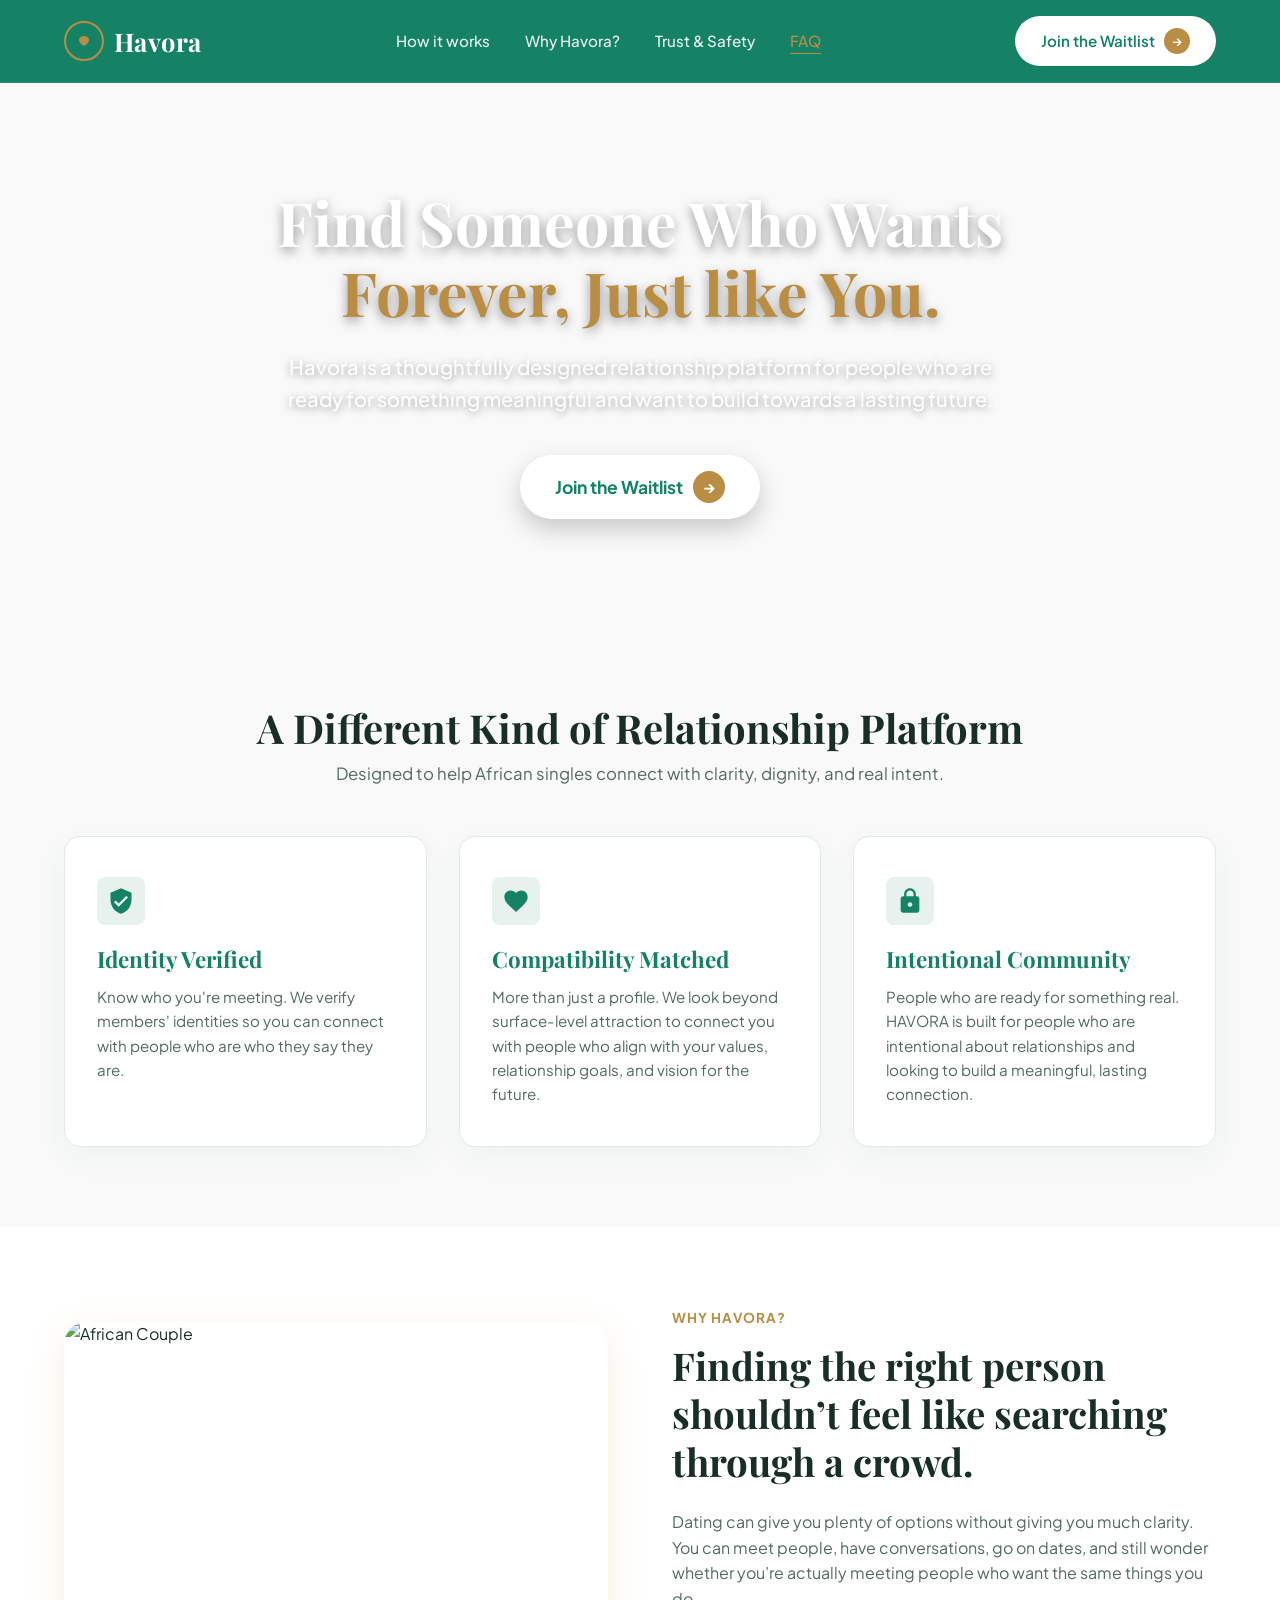
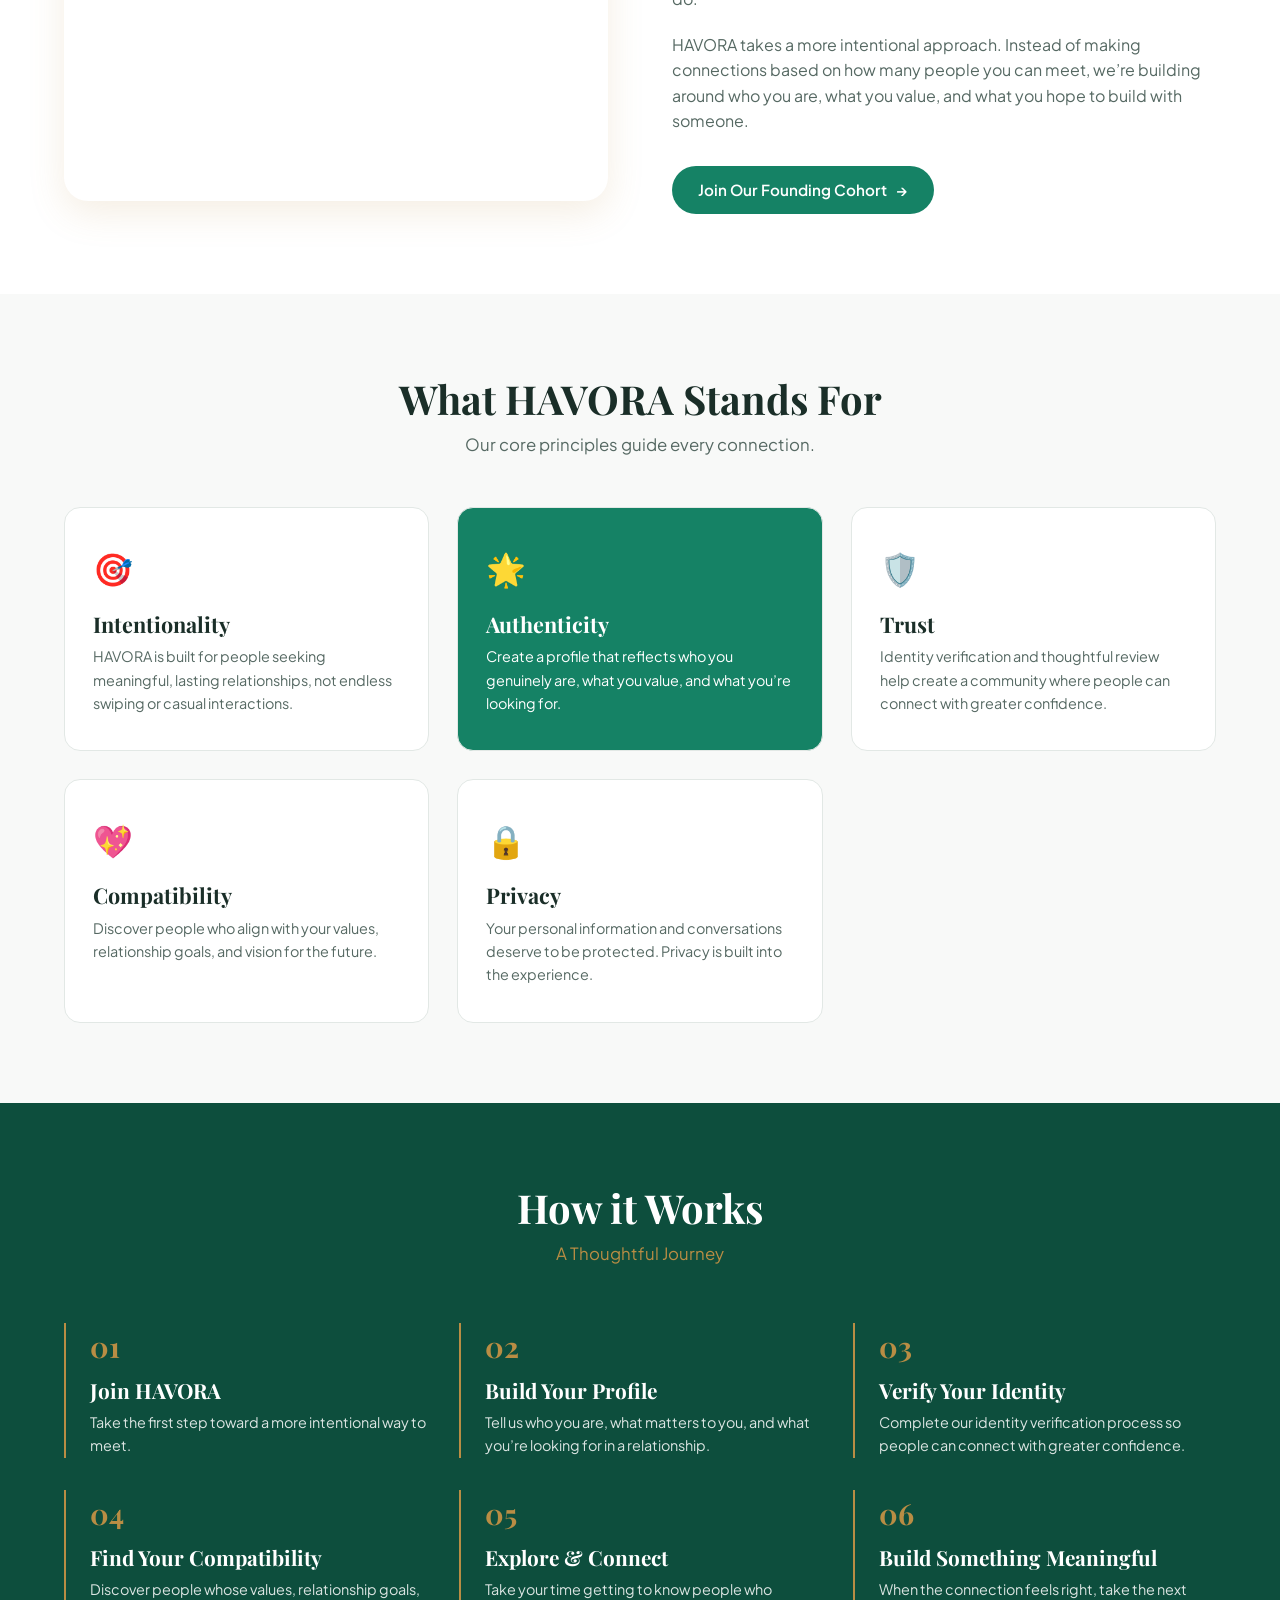
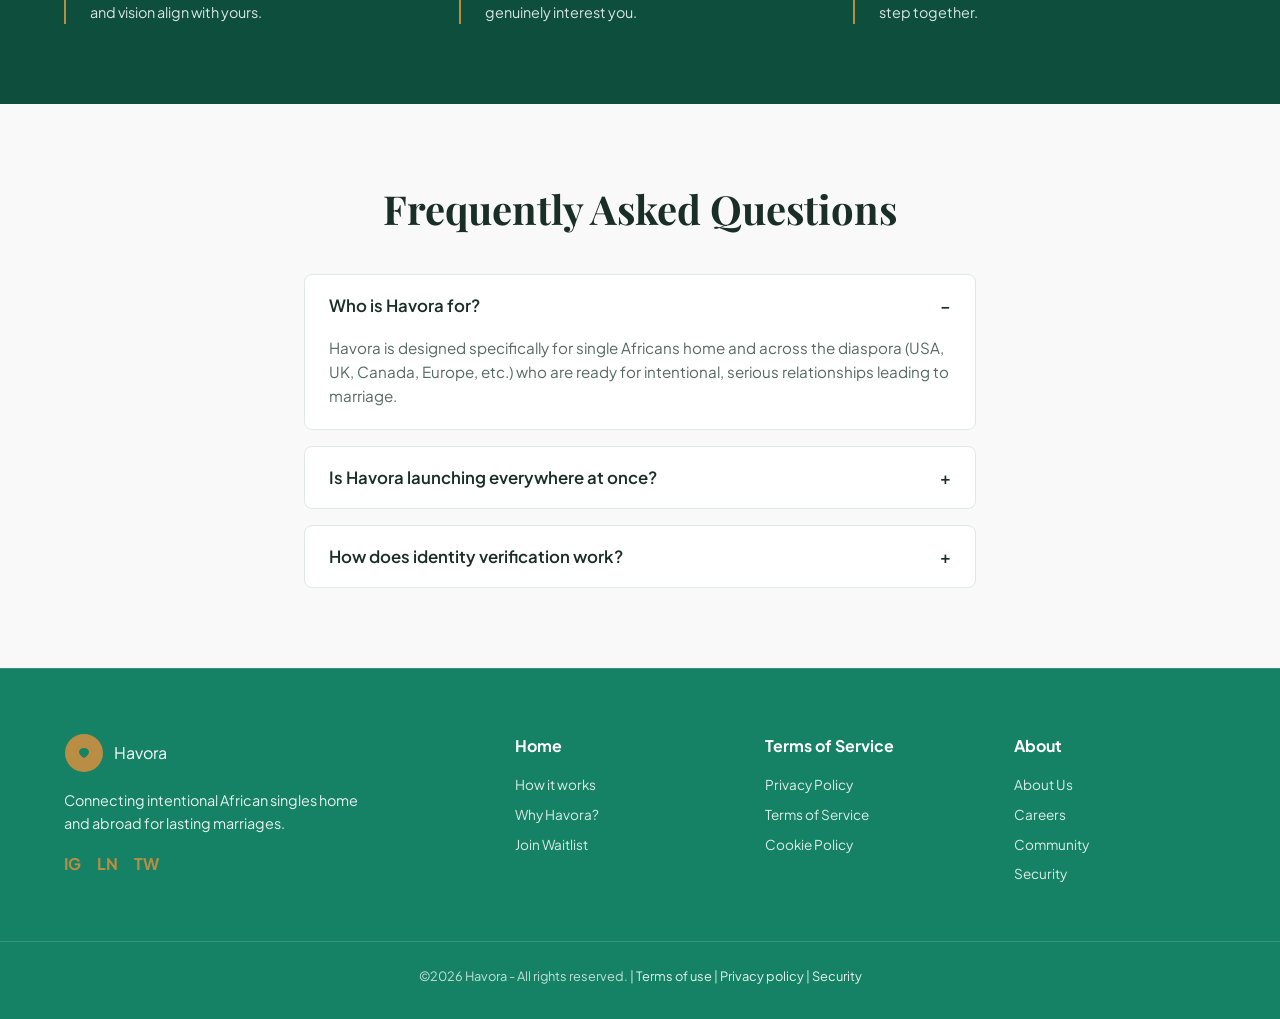
==== index.html @ ea4d9fcc "initial commit" ====
<!DOCTYPE html>
<html lang="en">
<head>
    <meta charset="UTF-8">
    <meta name="viewport" content="width=device-width, initial-scale=1.0">
    <title>HAVORA — Intentional Matchmaking for Africans Home & Abroad</title>
    <!-- Google Fonts: Playfair Display & Plus Jakarta Sans -->
    <link rel="preconnect" href="https://fonts.googleapis.com">
    <link rel="preconnect" href="https://fonts.gstatic.com" crossorigin>
    <link href="https://fonts.googleapis.com/css2?family=Playfair+Display:ital,wght@0,600;0,700;1,400;1,600&family=Plus+Jakarta+Sans:wght@400;500;600;700&display=swap" rel="stylesheet">
    <link rel="stylesheet" href="style.css">
</head>
<body>

    <!-- Header Navigation -->
    <header class="navbar">
        <div class="nav-container">
            <a href="index.html" class="logo">
                <div class="logo-emblem">
                    <svg viewBox="0 0 40 40" fill="none">
                        <circle cx="20" cy="20" r="19" fill="#158265" stroke="#B98D44" stroke-width="2"/>
                        <path d="M15 19C15 17 17 15 20 15C23 15 25 17 25 19C25 22 20 25 20 25C20 25 15 22 15 19Z" fill="#B98D44"/>
                    </svg>
                </div>
                <span class="logo-text">Havora</span>
            </a>

            <nav class="nav-links">
                <a href="#how-it-works" class="active">How it works</a>
                <a href="#why-havora">Why Havora?</a>
                <a href="#principles">Trust & Safety</a>
                <a href="#faq">FAQ</a>
            </nav>

            <div class="nav-actions">
                <a href="waitlist.html" class="btn btn-gold-pill">
                    <span>Join the Waitlist</span>
                    <span class="arrow-circle">&rarr;</span>
                </a>
            </div>
        </div>
    </header>

    <!-- Hero Banner (Overlay and Pill Badge Removed) -->
    <section class="hero-banner">
        <div class="hero-container">
            <div class="hero-content text-center">
                <h1 class="hero-title">
                    Find Someone Who Wants <br>
                    <span class="highlight-gold">Forever, Just like You.</span>
                </h1>
                <p class="hero-subtext">
                    Havora is a thoughtfully designed relationship platform for people who are ready for something meaningful and want to build towards a lasting future.
                </p>
                <div class="hero-action">
                    <a href="waitlist.html" class="btn btn-gold-lg">
                        <span>Join the Waitlist</span>
                        <span class="arrow-circle-lg">&rarr;</span>
                    </a>
                </div>
            </div>
        </div>
    </section>

    <!-- A Different Kind of Relationship Platform -->
    <section class="section platform-section">
        <div class="container">
            <div class="section-header text-center">
                <h2>A Different Kind of Relationship Platform</h2>
                <p>Designed to help African singles connect with clarity, dignity, and real intent.</p>
            </div>

            <div class="platform-grid">
                <div class="platform-card">
                    <div class="card-icon-badge">
                        <svg viewBox="0 0 24 24" class="icon"><path fill="currentColor" d="M12 1L3 5v6c0 5.55 3.84 10.74 9 12c5.16-1.26 9-6.45 9-12V5l-9-4zm-2 16l-4-4l1.41-1.41L10 14.17l6.59-6.59L18 9l-8 8z"/></svg>
                    </div>
                    <h3>Identity Verified</h3>
                    <p>Know who you're meeting. We verify members' identities so you can connect with people who are who they say they are.</p>
                </div>

                <div class="platform-card">
                    <div class="card-icon-badge">
                        <svg viewBox="0 0 24 24" class="icon"><path fill="currentColor" d="M12 21.35l-1.45-1.32C5.4 15.36 2 12.28 2 8.5 2 5.42 4.42 3 7.5 3c1.74 0 3.41.81 4.5 2.09C13.09 3.81 14.76 3 16.5 3 19.58 3 22 5.42 22 8.5c0 3.78-3.4 6.86-8.55 11.54L12 21.35z"/></svg>
                    </div>
                    <h3>Compatibility Matched</h3>
                    <p>More than just a profile. We look beyond surface-level attraction to connect you with people who align with your values, relationship goals, and vision for the future.</p>
                </div>

                <div class="platform-card">
                    <div class="card-icon-badge">
                        <svg viewBox="0 0 24 24" class="icon"><path fill="currentColor" d="M18 8h-1V6c0-2.76-2.24-5-5-5S7 3.24 7 6v2H6c-1.1 0-2 .9-2 2v10c0 1.1.9 2 2 2h12c1.1 0 2-.9 2-2V10c0-1.1-.9-2-2-2zm-6 9c-1.1 0-2-.9-2-2s.9-2 2-2 2 .9 2 2-.9 2-2 2zm3.1-9H8.9V6c0-1.71 1.39-3.1 3.1-3.1 1.71 0 3.1 1.39 3.1 3.1v2z"/></svg>
                    </div>
                    <h3>Intentional Community</h3>
                    <p>People who are ready for something real. HAVORA is built for people who are intentional about relationships and looking to build a meaningful, lasting connection.</p>
                </div>
            </div>
        </div>
    </section>

    <!-- Why Havora? Section -->
    <section id="why-havora" class="section why-havora-section">
        <div class="container">
            <div class="why-layout">
                <div class="why-image-col">
                    <div class="image-frame shadow-gold">
                        <img src="https://images.unsplash.com/photo-1522529599102-193c0d76b5b6?auto=format&fit=crop&w=800&q=80" alt="African Couple" class="why-img">
                    </div>
                </div>

                <div class="why-text-col">
                    <span class="why-tag-gold">WHY HAVORA?</span>
                    <h2>Finding the right person shouldn’t feel like searching through a crowd.</h2>
                    <p class="why-desc">
                        Dating can give you plenty of options without giving you much clarity. You can meet people, have conversations, go on dates, and still wonder whether you’re actually meeting people who want the same things you do.
                    </p>
                    <p class="why-desc">
                        HAVORA takes a more intentional approach. Instead of making connections based on how many people you can meet, we’re building around who you are, what you value, and what you hope to build with someone.
                    </p>
                    <div class="why-cta">
                        <a href="waitlist.html" class="btn btn-teal">
                            <span>Join Our Founding Cohort</span>
                            <span class="arrow-circle">&rarr;</span>
                        </a>
                    </div>
                </div>
            </div>
        </div>
    </section>

    <!-- What HAVORA Stands For -->
    <section id="principles" class="section stands-for-section">
        <div class="container">
            <div class="section-header text-center">
                <h2>What HAVORA Stands For</h2>
                <p>Our core principles guide every connection.</p>
            </div>

            <div class="stands-grid">
                <div class="stand-card">
                    <div class="stand-icon">🎯</div>
                    <h3>Intentionality</h3>
                    <p>HAVORA is built for people seeking meaningful, lasting relationships, not endless swiping or casual interactions.</p>
                </div>

                <div class="stand-card highlighted-teal">
                    <div class="stand-icon">🌟</div>
                    <h3>Authenticity</h3>
                    <p>Create a profile that reflects who you genuinely are, what you value, and what you’re looking for.</p>
                </div>

                <div class="stand-card">
                    <div class="stand-icon">🛡️</div>
                    <h3>Trust</h3>
                    <p>Identity verification and thoughtful review help create a community where people can connect with greater confidence.</p>
                </div>

                <div class="stand-card">
                    <div class="stand-icon">💖</div>
                    <h3>Compatibility</h3>
                    <p>Discover people who align with your values, relationship goals, and vision for the future.</p>
                </div>

                <div class="stand-card">
                    <div class="stand-icon">🔒</div>
                    <h3>Privacy</h3>
                    <p>Your personal information and conversations deserve to be protected. Privacy is built into the experience.</p>
                </div>
            </div>
        </div>
    </section>

    <!-- How it Works (#158265 Background) -->
    <section id="how-it-works" class="section how-it-works-section">
        <div class="container">
            <div class="section-header text-center text-white">
                <h2 class="text-white">How it Works</h2>
                <p class="text-gold">A Thoughtful Journey</p>
            </div>

            <div class="how-grid">
                <div class="how-card">
                    <div class="step-num">01</div>
                    <h4>Join HAVORA</h4>
                    <p>Take the first step toward a more intentional way to meet.</p>
                </div>

                <div class="how-card">
                    <div class="step-num">02</div>
                    <h4>Build Your Profile</h4>
                    <p>Tell us who you are, what matters to you, and what you’re looking for in a relationship.</p>
                </div>

                <div class="how-card">
                    <div class="step-num">03</div>
                    <h4>Verify Your Identity</h4>
                    <p>Complete our identity verification process so people can connect with greater confidence.</p>
                </div>

                <div class="how-card">
                    <div class="step-num">04</div>
                    <h4>Find Your Compatibility</h4>
                    <p>Discover people whose values, relationship goals, and vision align with yours.</p>
                </div>

                <div class="how-card">
                    <div class="step-num">05</div>
                    <h4>Explore & Connect</h4>
                    <p>Take your time getting to know people who genuinely interest you.</p>
                </div>

                <div class="how-card">
                    <div class="step-num">06</div>
                    <h4>Build Something Meaningful</h4>
                    <p>When the connection feels right, take the next step together.</p>
                </div>
            </div>
        </div>
    </section>

    <!-- FAQ Accordion Section -->
    <section id="faq" class="section faq-section">
        <div class="container small-container">
            <div class="section-header text-center">
                <h2>Frequently Asked Questions</h2>
            </div>

            <div class="faq-accordion">
                <div class="faq-item active">
                    <button class="faq-trigger">
                        <span>Who is Havora for?</span>
                        <span class="faq-toggle">−</span>
                    </button>
                    <div class="faq-content">
                        <p>Havora is designed specifically for single Africans home and across the diaspora (USA, UK, Canada, Europe, etc.) who are ready for intentional, serious relationships leading to marriage.</p>
                    </div>
                </div>

                <div class="faq-item">
                    <button class="faq-trigger">
                        <span>Is Havora launching everywhere at once?</span>
                        <span class="faq-toggle">+</span>
                    </button>
                    <div class="faq-content">
                        <p>We are rolling out in curated batches to ensure deep match quality. Joining the waitlist gives you priority access as soon as your location opens.</p>
                    </div>
                </div>

                <div class="faq-item">
                    <button class="faq-trigger">
                        <span>How does identity verification work?</span>
                        <span class="faq-toggle">+</span>
                    </button>
                    <div class="faq-content">
                        <p>Every member completes a quick 2-step government ID & live selfie check before interacting, eliminating fake profiles and catfish.</p>
                    </div>
                </div>
            </div>
        </div>
    </section>

    <!-- Footer -->
    <footer class="footer">
        <div class="container footer-grid">
            <div class="footer-col-brand">
                <a href="index.html" class="logo text-white">
                    <div class="logo-emblem">
                        <svg viewBox="0 0 40 40" fill="none"><circle cx="20" cy="20" r="19" fill="#B98D44"/><path d="M15 19C15 17 17 15 20 15C23 15 25 17 25 19C25 22 20 25 20 25C20 25 15 22 15 19Z" fill="#158265"/></svg>
                    </div>
                    <span>Havora</span>
                </a>
                <p>Connecting intentional African singles home and abroad for lasting marriages.</p>
                <div class="social-icons">
                    <a href="#">IG</a>
                    <a href="#">LN</a>
                    <a href="#">TW</a>
                </div>
            </div>

            <div class="footer-col-links">
                <h5>Home</h5>
                <a href="#how-it-works">How it works</a>
                <a href="#why-havora">Why Havora?</a>
                <a href="waitlist.html">Join Waitlist</a>
            </div>

            <div class="footer-col-links">
                <h5>Terms of Service</h5>
                <a href="#">Privacy Policy</a>
                <a href="#">Terms of Service</a>
                <a href="#">Cookie Policy</a>
            </div>

            <div class="footer-col-links">
                <h5>About</h5>
                <a href="#">About Us</a>
                <a href="#">Careers</a>
                <a href="#">Community</a>
                <a href="#">Security</a>
            </div>
        </div>

        <div class="footer-bottom text-center">
            <p>©2026 Havora - All rights reserved. | <a href="#">Terms of use</a> | <a href="#">Privacy policy</a> | <a href="#">Security</a></p>
        </div>
    </footer>

    <script src="script.js"></script>
</body>
</html>
---- style.css ----
/* ==========================================================================
   HAVORA GLOBAL BRAND SYSTEM — #158265 & #B98D44
   ========================================================================== */

:root {
    --brand-teal: #158265;
    --brand-teal-hover: #116B53;
    --brand-teal-dark: #0D4E3D;
    --brand-gold: #B98D44;
    --brand-gold-hover: #9E7737;
    --brand-gold-light: #F7F1E5;
    
    --bg-page: #F8F9F8;
    --bg-card: #FFFFFF;
    
    --text-dark: #1A2E28;
    --text-muted: #566963;
    --text-white: #FFFFFF;
    
    --border-subtle: #E2E8E5;
    
    --font-heading: 'Playfair Display', Georgia, serif;
    --font-body: 'Plus Jakarta Sans', -apple-system, sans-serif;
    
    --radius-sm: 8px;
    --radius-md: 16px;
    --radius-lg: 24px;
    --radius-full: 999px;
    
    --shadow-card: 0 10px 30px rgba(21, 130, 101, 0.05);
    --shadow-gold: 0 12px 36px rgba(185, 141, 68, 0.15);
    
    --transition: all 0.3s cubic-bezier(0.16, 1, 0.3, 1);
}

/* Global Reset */
* {
    margin: 0;
    padding: 0;
    box-sizing: border-box;
}

html {
    scroll-behavior: smooth;
}

body {
    font-family: var(--font-body);
    background-color: var(--bg-page);
    color: var(--text-dark);
    line-height: 1.6;
}

h1, h2, h3, h4 {
    font-family: var(--font-heading);
    font-weight: 700;
    line-height: 1.25;
}

.container {
    max-width: 1200px;
    margin: 0 auto;
    padding: 0 1.5rem;
}

.small-container {
    max-width: 720px;
}

/* Navbar — Shade #158265 */
.navbar {
    position: sticky;
    top: 0;
    z-index: 100;
    background: #158265;
    padding: 1rem 0;
    border-bottom: 1px solid rgba(255, 255, 255, 0.1);
}

.nav-container {
    max-width: 1200px;
    margin: 0 auto;
    padding: 0 1.5rem;
    display: flex;
    align-items: center;
    justify-content: space-between;
}

.logo {
    display: flex;
    align-items: center;
    gap: 0.6rem;
    text-decoration: none;
}

.logo-emblem {
    width: 40px;
    height: 40px;
}

.logo-text {
    font-family: var(--font-heading);
    font-size: 1.6rem;
    font-weight: 700;
    color: var(--text-white);
    letter-spacing: 0.02em;
}

.nav-links {
    display: flex;
    gap: 2.2rem;
}

.nav-links a {
    color: rgba(255, 255, 255, 0.9);
    text-decoration: none;
    font-size: 0.95rem;
    font-weight: 500;
    transition: var(--transition);
}

.nav-links a:hover, .nav-links a.active {
    color: var(--brand-gold);
    text-decoration: underline;
    text-underline-offset: 6px;
}

/* Buttons */
.btn {
    display: inline-flex;
    align-items: center;
    justify-content: center;
    gap: 0.6rem;
    padding: 0.75rem 1.6rem;
    font-family: var(--font-body);
    font-size: 0.95rem;
    font-weight: 600;
    border-radius: var(--radius-full);
    border: none;
    text-decoration: none;
    cursor: pointer;
    transition: var(--transition);
}

.btn-gold-pill {
    background: var(--bg-card);
    color: var(--brand-teal);
}

.btn-gold-pill:hover {
    background: var(--brand-gold);
    color: var(--text-white);
}

.btn-gold-pill .arrow-circle {
    display: inline-flex;
    align-items: center;
    justify-content: center;
    width: 26px;
    height: 26px;
    background: var(--brand-gold);
    color: var(--text-white);
    border-radius: 50%;
    font-size: 0.85rem;
}

.btn-gold-lg {
    background: var(--bg-card);
    color: var(--brand-teal);
    padding: 1rem 2.2rem;
    font-size: 1.1rem;
    font-weight: 700;
    box-shadow: 0 10px 25px rgba(0, 0, 0, 0.2);
}

.btn-gold-lg:hover {
    background: var(--brand-gold);
    color: var(--text-white);
    transform: translateY(-2px);
}

.btn-gold-lg .arrow-circle-lg {
    display: inline-flex;
    align-items: center;
    justify-content: center;
    width: 32px;
    height: 32px;
    background: var(--brand-gold);
    color: var(--text-white);
    border-radius: 50%;
    font-size: 1rem;
}

.btn-teal {
    background: var(--brand-teal);
    color: var(--text-white);
}

.btn-teal:hover {
    background: var(--brand-teal-hover);
}

.btn-teal-filled {
    background: var(--brand-teal);
    color: var(--text-white);
    padding: 0.9rem 2rem;
    font-size: 1rem;
}

.btn-teal-filled:hover {
    background: var(--brand-teal-hover);
}

.btn-outline-gold {
    background: transparent;
    border: 2px solid var(--brand-teal);
    color: var(--brand-teal);
    padding: 0.9rem 2rem;
    border-radius: var(--radius-full);
}

.btn-outline-gold:hover {
    background: var(--brand-teal);
    color: var(--text-white);
}

.btn-full {
    width: 100%;
}

/* Hero Banner (Clean, Overlay Removed) */
.hero-banner {
    position: relative;
    min-height: 540px;
    background: url('https://images.unsplash.com/photo-1529156069898-49953e39b3ac?auto=format&fit=crop&w=1600&q=80') center/cover no-repeat;
    display: flex;
    align-items: center;
    justify-content: center;
    color: var(--text-white);
    padding: 5rem 1.5rem;
}

.hero-container {
    position: relative;
    z-index: 2;
    max-width: 900px;
}

.hero-title {
    font-size: 3.8rem;
    line-height: 1.15;
    margin-bottom: 1.5rem;
    text-shadow: 0 4px 12px rgba(0, 0, 0, 0.4);
}

.highlight-gold {
    color: var(--brand-gold);
}

.hero-subtext {
    font-size: 1.25rem;
    color: rgba(255, 255, 255, 0.98);
    max-width: 720px;
    margin: 0 auto 2.5rem;
    font-weight: 500;
    text-shadow: 0 2px 8px rgba(0, 0, 0, 0.4);
}

/* Multi-Select Option Chips for Partner Preferences */
.multiselect-chip-container {
    display: flex;
    flex-wrap: wrap;
    gap: 0.6rem;
    margin-top: 0.75rem;
}

.chip-option {
    display: inline-flex;
    align-items: center;
    gap: 0.4rem;
    padding: 0.65rem 1.1rem;
    border-radius: var(--radius-full);
    border: 1.5px solid #D0DAD5;
    background: #FFFFFF;
    font-family: var(--font-body);
    font-size: 0.9rem;
    font-weight: 500;
    color: var(--text-dark);
    cursor: pointer;
    transition: var(--transition);
}

.chip-option .chip-check {
    display: none;
    font-weight: bold;
}

.chip-option:hover {
    border-color: var(--brand-teal);
    background: rgba(21, 130, 101, 0.05);
}

.chip-option.selected {
    background: var(--brand-teal);
    color: #FFFFFF;
    border-color: var(--brand-gold);
    font-weight: 600;
}

.chip-option.selected .chip-check {
    display: inline;
    color: var(--brand-gold);
}

.select-limit-badge {
    font-size: 0.85rem;
    color: var(--brand-gold);
    font-weight: 600;
    background: var(--brand-gold-light);
    padding: 0.2rem 0.6rem;
    border-radius: var(--radius-sm);
    transition: var(--transition);
}

.select-limit-badge.warning {
    color: #D9534F;
    background: #FDF7F7;
}

/* Sections */
.section {
    padding: 5rem 0;
}

.section-header h2 {
    font-size: 2.5rem;
    color: var(--text-dark);
    margin-bottom: 0.5rem;
}

.section-header p {
    font-size: 1.05rem;
    color: var(--text-muted);
}

.text-center { text-align: center; }
.text-white { color: var(--text-white) !important; }
.text-gold { color: var(--brand-gold) !important; }

/* Platform Cards */
.platform-grid {
    display: grid;
    grid-template-columns: repeat(3, 1fr);
    gap: 2rem;
    margin-top: 3rem;
}

.platform-card {
    background: var(--bg-card);
    padding: 2.5rem 2rem;
    border-radius: var(--radius-md);
    border: 1px solid var(--border-subtle);
    box-shadow: var(--shadow-card);
    transition: var(--transition);
}

.platform-card:hover {
    transform: translateY(-4px);
    border-color: var(--brand-teal);
}

.card-icon-badge {
    width: 48px;
    height: 48px;
    background: rgba(21, 130, 101, 0.1);
    color: var(--brand-teal);
    border-radius: var(--radius-sm);
    display: flex;
    align-items: center;
    justify-content: center;
    margin-bottom: 1.25rem;
}

.card-icon-badge .icon {
    width: 28px;
    height: 28px;
}

.platform-card h3 {
    font-size: 1.4rem;
    color: var(--brand-teal);
    margin-bottom: 0.75rem;
}

.platform-card p {
    font-size: 0.95rem;
    color: var(--text-muted);
}

/* Why Havora */
.why-havora-section {
    background: #FFFFFF;
}

.why-layout {
    display: grid;
    grid-template-columns: 1fr 1fr;
    gap: 4rem;
    align-items: center;
}

.image-frame {
    border-radius: var(--radius-lg);
    overflow: hidden;
    box-shadow: var(--shadow-gold);
}

.why-img {
    width: 100%;
    height: 480px;
    object-fit: cover;
    display: block;
}

.why-tag-gold {
    font-size: 0.85rem;
    font-weight: 700;
    letter-spacing: 0.08em;
    color: var(--brand-gold);
    display: block;
    margin-bottom: 0.75rem;
}

.why-text-col h2 {
    font-size: 2.4rem;
    margin-bottom: 1.5rem;
    color: var(--text-dark);
}

.why-desc {
    font-size: 1rem;
    color: var(--text-muted);
    margin-bottom: 1.25rem;
}

.why-cta {
    margin-top: 2rem;
}

/* Stands For Grid */
.stands-grid {
    display: grid;
    grid-template-columns: repeat(3, 1fr);
    gap: 1.75rem;
    margin-top: 3rem;
}

.stand-card {
    background: var(--bg-card);
    padding: 2.2rem 1.75rem;
    border-radius: var(--radius-md);
    border: 1px solid var(--border-subtle);
}

.stand-card.highlighted-teal {
    background: var(--brand-teal);
    color: var(--text-white);
}

.stand-card.highlighted-teal h3, .stand-card.highlighted-teal p {
    color: var(--text-white);
}

.stand-icon {
    font-size: 2rem;
    margin-bottom: 1rem;
}

.stand-card h3 {
    font-size: 1.35rem;
    color: var(--text-dark);
    margin-bottom: 0.5rem;
}

.stand-card p {
    font-size: 0.9rem;
    color: var(--text-muted);
}

/* How it Works Section (Updated to #0D4E3D Deep Forest Green) */
.how-it-works-section {
    background-color: #0D4E3D;
    color: var(--text-white);
}

.how-grid {
    display: grid;
    grid-template-columns: repeat(3, 1fr);
    gap: 2rem;
    margin-top: 3.5rem;
}

.how-card {
    border-left: 2px solid var(--brand-gold);
    padding-left: 1.5rem;
}

.step-num {
    font-family: var(--font-heading);
    font-size: 1.8rem;
    font-weight: 700;
    color: var(--brand-gold);
    margin-bottom: 0.5rem;
}

.how-card h4 {
    font-size: 1.3rem;
    color: var(--text-white);
    margin-bottom: 0.5rem;
}

.how-card p {
    font-size: 0.9rem;
    color: rgba(255, 255, 255, 0.85);
}

/* FAQ Accordion */
.faq-accordion {
    margin-top: 2.5rem;
    display: flex;
    flex-direction: column;
    gap: 1rem;
}

.faq-item {
    background: var(--bg-card);
    border: 1px solid var(--border-subtle);
    border-radius: var(--radius-sm);
    overflow: hidden;
}

.faq-trigger {
    width: 100%;
    padding: 1.25rem 1.5rem;
    background: none;
    border: none;
    display: flex;
    justify-content: space-between;
    align-items: center;
    font-family: var(--font-body);
    font-size: 1.05rem;
    font-weight: 600;
    color: var(--text-dark);
    cursor: pointer;
    text-align: left;
}

.faq-content {
    padding: 0 1.5rem 1.25rem;
    font-size: 0.95rem;
    color: var(--text-muted);
    display: none;
}

.faq-item.active .faq-content {
    display: block;
}

/* Dedicated Form Pages (Waitlist & Research) */
.main-content {
    padding: 4rem 0 6rem;
    position: relative;
}

.wave-background-svg {
    position: absolute;
    top: 0;
    left: 0;
    right: 0;
    height: 240px;
    background: linear-gradient(180deg, rgba(21, 130, 101, 0.06) 0%, rgba(248, 249, 248, 0) 100%);
    z-index: -1;
}

.page-title {
    font-size: 3.2rem;
    color: var(--text-dark);
    margin-bottom: 0.5rem;
}

.page-subtitle {
    font-size: 1.1rem;
    color: var(--text-muted);
    margin-bottom: 2.5rem;
}

.form-wrapper-card {
    background: var(--bg-card);
    padding: 3rem 2.5rem;
    border-radius: var(--radius-lg);
    border: 1px solid var(--border-subtle);
    box-shadow: var(--shadow-card);
}

.form-group {
    margin-bottom: 1.75rem;
}

.form-group label {
    display: block;
    font-size: 0.95rem;
    font-weight: 700;
    color: var(--text-dark);
    margin-bottom: 0.5rem;
}

.label-row {
    display: flex;
    justify-content: space-between;
    align-items: center;
}

.optional-tag {
    font-size: 0.85rem;
    color: var(--text-muted);
    font-weight: 400;
}

.form-group input, .form-group select, .form-group textarea {
    width: 100%;
    padding: 0.95rem 1.25rem;
    border-radius: var(--radius-sm);
    border: 1px solid #D0DAD5;
    background: #FFFFFF;
    font-family: var(--font-body);
    font-size: 0.95rem;
    outline: none;
    transition: var(--transition);
}

.form-group input:focus, .form-group select:focus, .form-group textarea:focus {
    border-color: var(--brand-teal);
    box-shadow: 0 0 0 3px rgba(21, 130, 101, 0.12);
}

/* Checkbox */
.form-checkbox-group {
    margin: 2rem 0;
}

.checkbox-container {
    display: flex;
    align-items: flex-start;
    gap: 0.75rem;
    cursor: pointer;
    font-size: 0.9rem;
    color: var(--text-muted);
}

.checkbox-container input {
    display: none;
}

.checkmark {
    width: 20px;
    height: 20px;
    background: #FFFFFF;
    border: 2px solid var(--brand-teal);
    border-radius: 4px;
    flex-shrink: 0;
    position: relative;
}

.checkbox-container input:checked ~ .checkmark {
    background: var(--brand-teal);
}

.checkbox-container input:checked ~ .checkmark::after {
    content: "✓";
    color: #FFF;
    position: absolute;
    top: -2px;
    left: 4px;
    font-size: 14px;
    font-weight: bold;
}

/* Thank you Page */
.page-thankyou {
    background: #158265;
    color: #FFF;
    min-height: 100vh;
    display: flex;
    align-items: center;
    justify-content: center;
    padding: 2rem;
}

.thankyou-card {
    background: #FFFFFF;
    color: var(--text-dark);
    max-width: 500px;
    width: 100%;
    padding: 3rem 2.5rem;
    border-radius: var(--radius-lg);
    box-shadow: var(--shadow-gold);
}

.heart-badge-circle {
    width: 64px;
    height: 64px;
    background: rgba(21, 130, 101, 0.1);
    border-radius: 50%;
    display: flex;
    align-items: center;
    justify-content: center;
    margin: 0 auto 1.5rem;
}

.heart-icon {
    width: 36px;
    height: 36px;
}

.thank-title {
    font-size: 2.5rem;
    margin-bottom: 0.75rem;
}

.thank-desc {
    color: var(--text-muted);
    font-size: 1rem;
    margin-bottom: 2rem;
}

.queue-badge {
    background: var(--brand-gold-light);
    border: 1px solid var(--brand-gold);
    padding: 1.25rem;
    border-radius: var(--radius-md);
    margin-bottom: 2rem;
}

.queue-label {
    font-size: 0.75rem;
    font-weight: 700;
    letter-spacing: 0.08em;
    color: var(--brand-gold);
    display: block;
}

.queue-number {
    font-family: var(--font-heading);
    font-size: 2.5rem;
    font-weight: 700;
    color: var(--brand-teal);
}

/* Footer — Same Shade #158265 as Navbar */
.footer {
    background: #158265;
    color: rgba(255, 255, 255, 0.95);
    padding: 4rem 0 2rem;
    border-top: 1px solid rgba(255, 255, 255, 0.15);
}

.footer-grid {
    display: grid;
    grid-template-columns: 2fr 1fr 1fr 1fr;
    gap: 3rem;
}

.footer-col-brand p {
    font-size: 0.9rem;
    margin: 1rem 0;
    max-width: 300px;
    color: rgba(255, 255, 255, 0.9);
}

.social-icons {
    display: flex;
    gap: 1rem;
}

.social-icons a {
    color: var(--brand-gold);
    text-decoration: none;
    font-weight: bold;
}

.footer-col-links h5 {
    color: #FFF;
    font-size: 1rem;
    margin-bottom: 1rem;
}

.footer-col-links a {
    display: block;
    color: rgba(255, 255, 255, 0.85);
    text-decoration: none;
    font-size: 0.85rem;
    margin-bottom: 0.5rem;
}

.footer-col-links a:hover {
    color: var(--brand-gold);
}

.footer-bottom {
    border-top: 1px solid rgba(255, 255, 255, 0.15);
    margin-top: 3rem;
    padding-top: 1.5rem;
    font-size: 0.8rem;
    color: rgba(255, 255, 255, 0.75);
}

.footer-bottom a {
    color: rgba(255, 255, 255, 0.9);
    text-decoration: none;
}

.link-back-home {
    display: inline-block;
    margin-top: 1rem;
    color: var(--text-muted);
    font-size: 0.9rem;
    text-decoration: none;
}

.link-back-home:hover {
    color: var(--brand-teal);
}

/* Responsive */
@media (max-width: 992px) {
    .hero-title { font-size: 2.8rem; }
    .platform-grid, .stands-grid, .how-grid { grid-template-columns: 1fr 1fr; }
    .why-layout { grid-template-columns: 1fr; }
    .footer-grid { grid-template-columns: 1fr 1fr; }
}

@media (max-width: 600px) {
    .nav-links { display: none; }
    .hero-title { font-size: 2.2rem; }
    .platform-grid, .stands-grid, .how-grid { grid-template-columns: 1fr; }
}
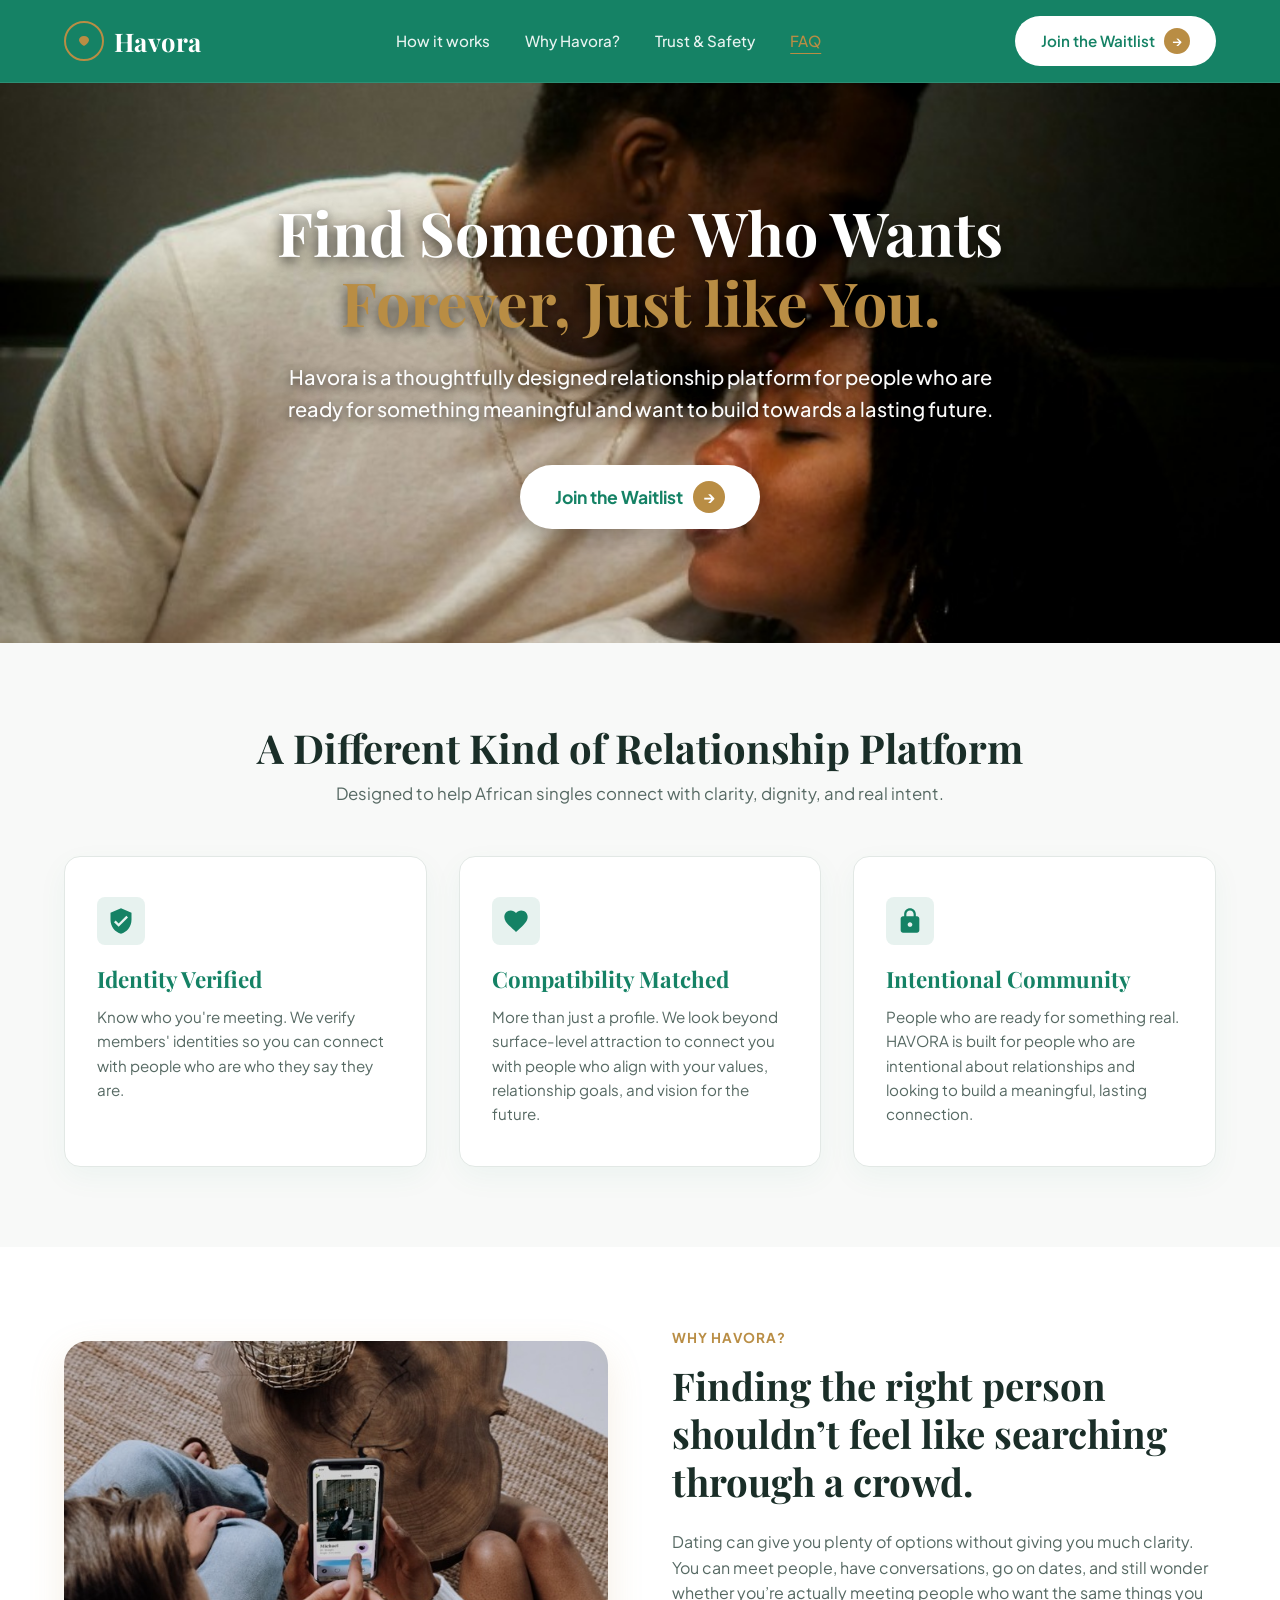
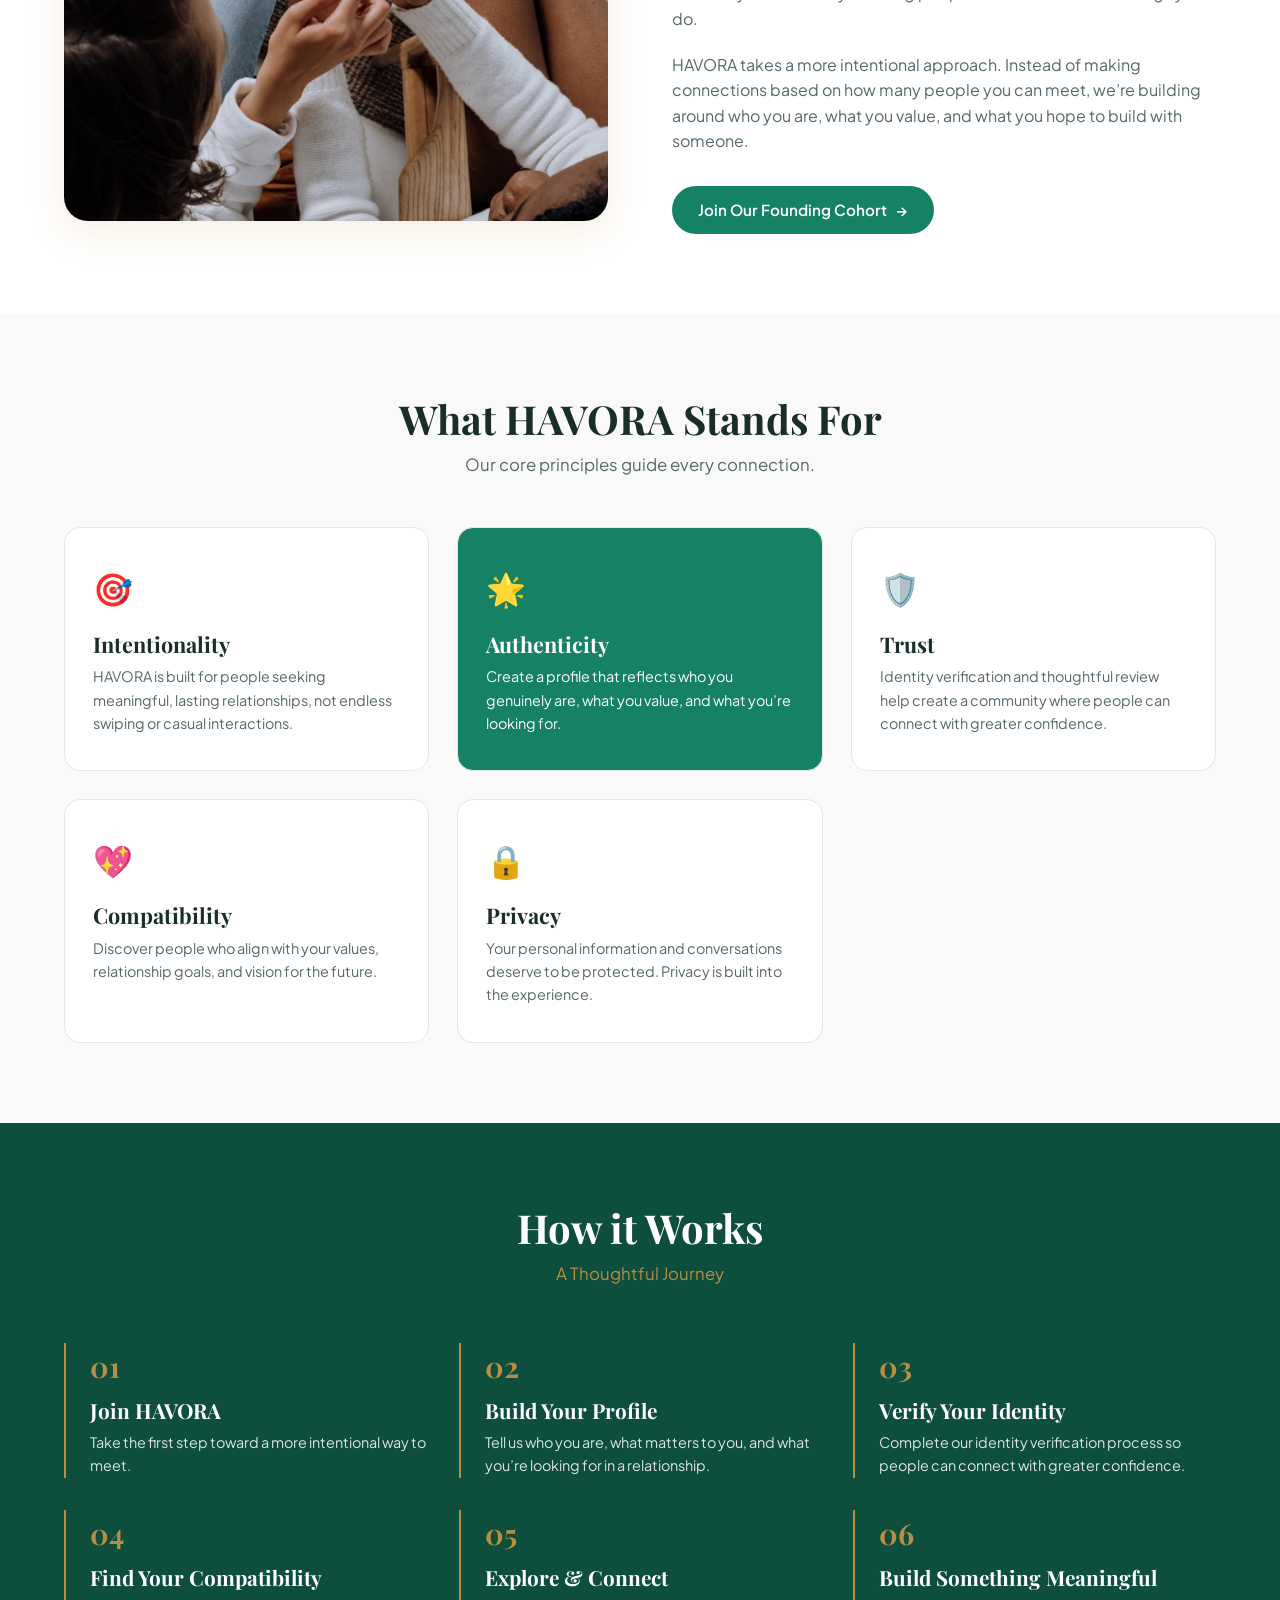
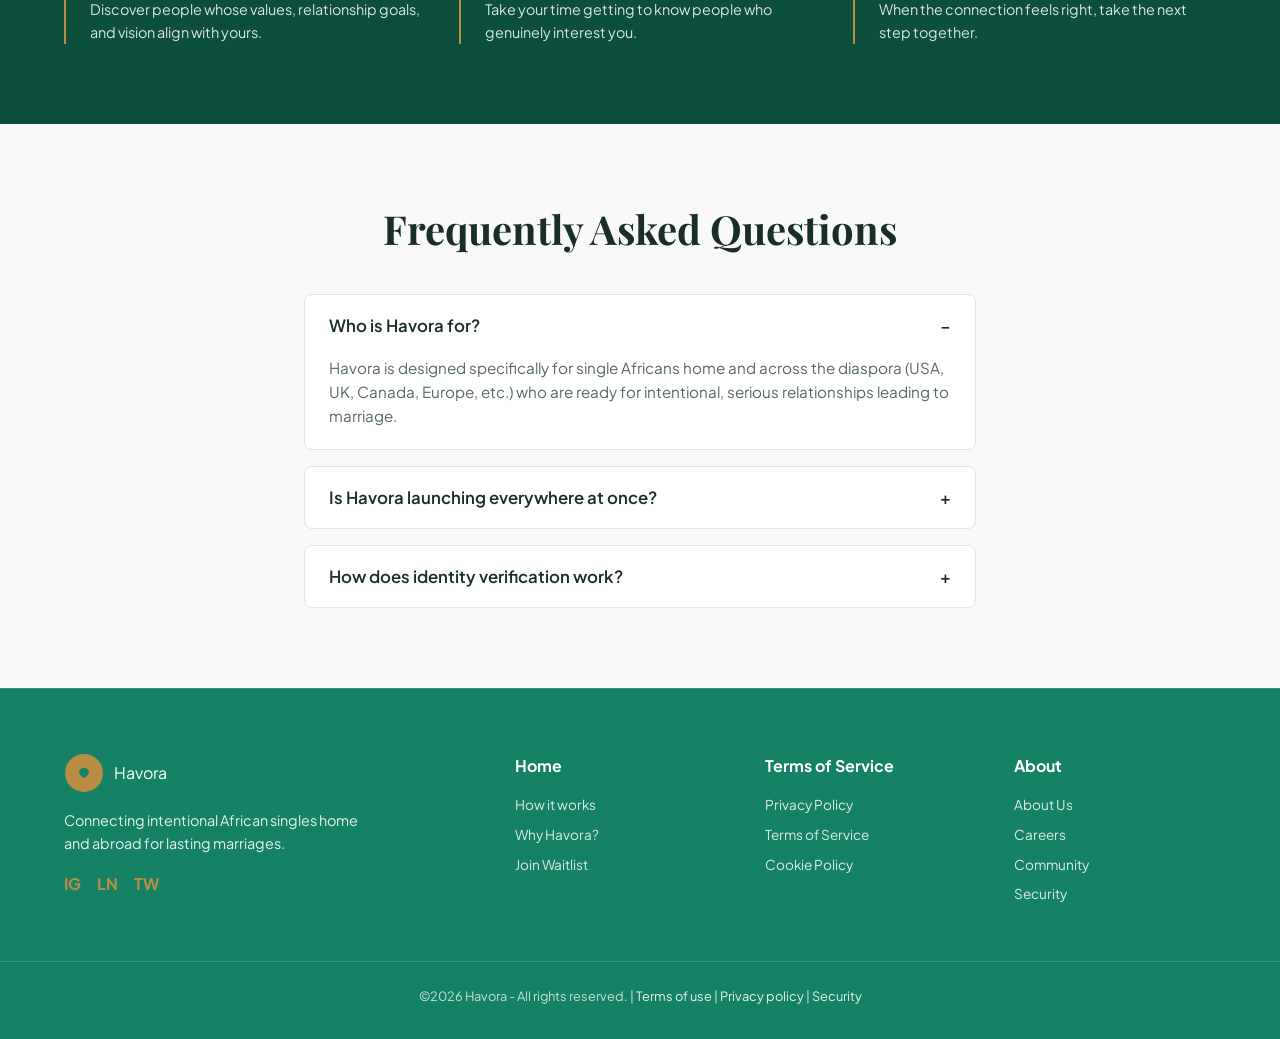
==== commit ae863d2f: "initial commit" ====
--- a/index.html
+++ b/index.html
@@ -41,7 +41,7 @@
         </div>
     </header>
 
-    <!-- Hero Banner (Overlay and Pill Badge Removed) -->
+    <!-- Hero Banner (Custom Hero Image) -->
     <section class="hero-banner">
         <div class="hero-container">
             <div class="hero-content text-center">
@@ -98,13 +98,13 @@
         </div>
     </section>
 
-    <!-- Why Havora? Section -->
+    <!-- Why Havora? Section (Custom Uploaded Image) -->
     <section id="why-havora" class="section why-havora-section">
         <div class="container">
             <div class="why-layout">
                 <div class="why-image-col">
                     <div class="image-frame shadow-gold">
-                        <img src="https://images.unsplash.com/photo-1522529599102-193c0d76b5b6?auto=format&fit=crop&w=800&q=80" alt="African Couple" class="why-img">
+                        <img src="why-havora.jpg" alt="Why Havora" class="why-img">
                     </div>
                 </div>
 
@@ -170,7 +170,7 @@
         </div>
     </section>
 
-    <!-- How it Works (#158265 Background) -->
+    <!-- How it Works (#0D4E3D Deep Forest Green Background) -->
     <section id="how-it-works" class="section how-it-works-section">
         <div class="container">
             <div class="section-header text-center text-white">
--- a/style.css
+++ b/style.css
@@ -228,11 +228,11 @@
     width: 100%;
 }
 
-/* Hero Banner (Clean, Overlay Removed) */
+/* Hero Banner (Using Custom Uploaded Hero Image) */
 .hero-banner {
     position: relative;
-    min-height: 540px;
-    background: url('https://images.unsplash.com/photo-1529156069898-49953e39b3ac?auto=format&fit=crop&w=1600&q=80') center/cover no-repeat;
+    min-height: 560px;
+    background: url('hero-banner.jpg') center 30%/cover no-repeat;
     display: flex;
     align-items: center;
     justify-content: center;
@@ -250,7 +250,7 @@
     font-size: 3.8rem;
     line-height: 1.15;
     margin-bottom: 1.5rem;
-    text-shadow: 0 4px 12px rgba(0, 0, 0, 0.4);
+    text-shadow: 0 4px 14px rgba(0, 0, 0, 0.7);
 }
 
 .highlight-gold {
@@ -263,7 +263,7 @@
     max-width: 720px;
     margin: 0 auto 2.5rem;
     font-weight: 500;
-    text-shadow: 0 2px 8px rgba(0, 0, 0, 0.4);
+    text-shadow: 0 2px 10px rgba(0, 0, 0, 0.7);
 }
 
 /* Multi-Select Option Chips for Partner Preferences */
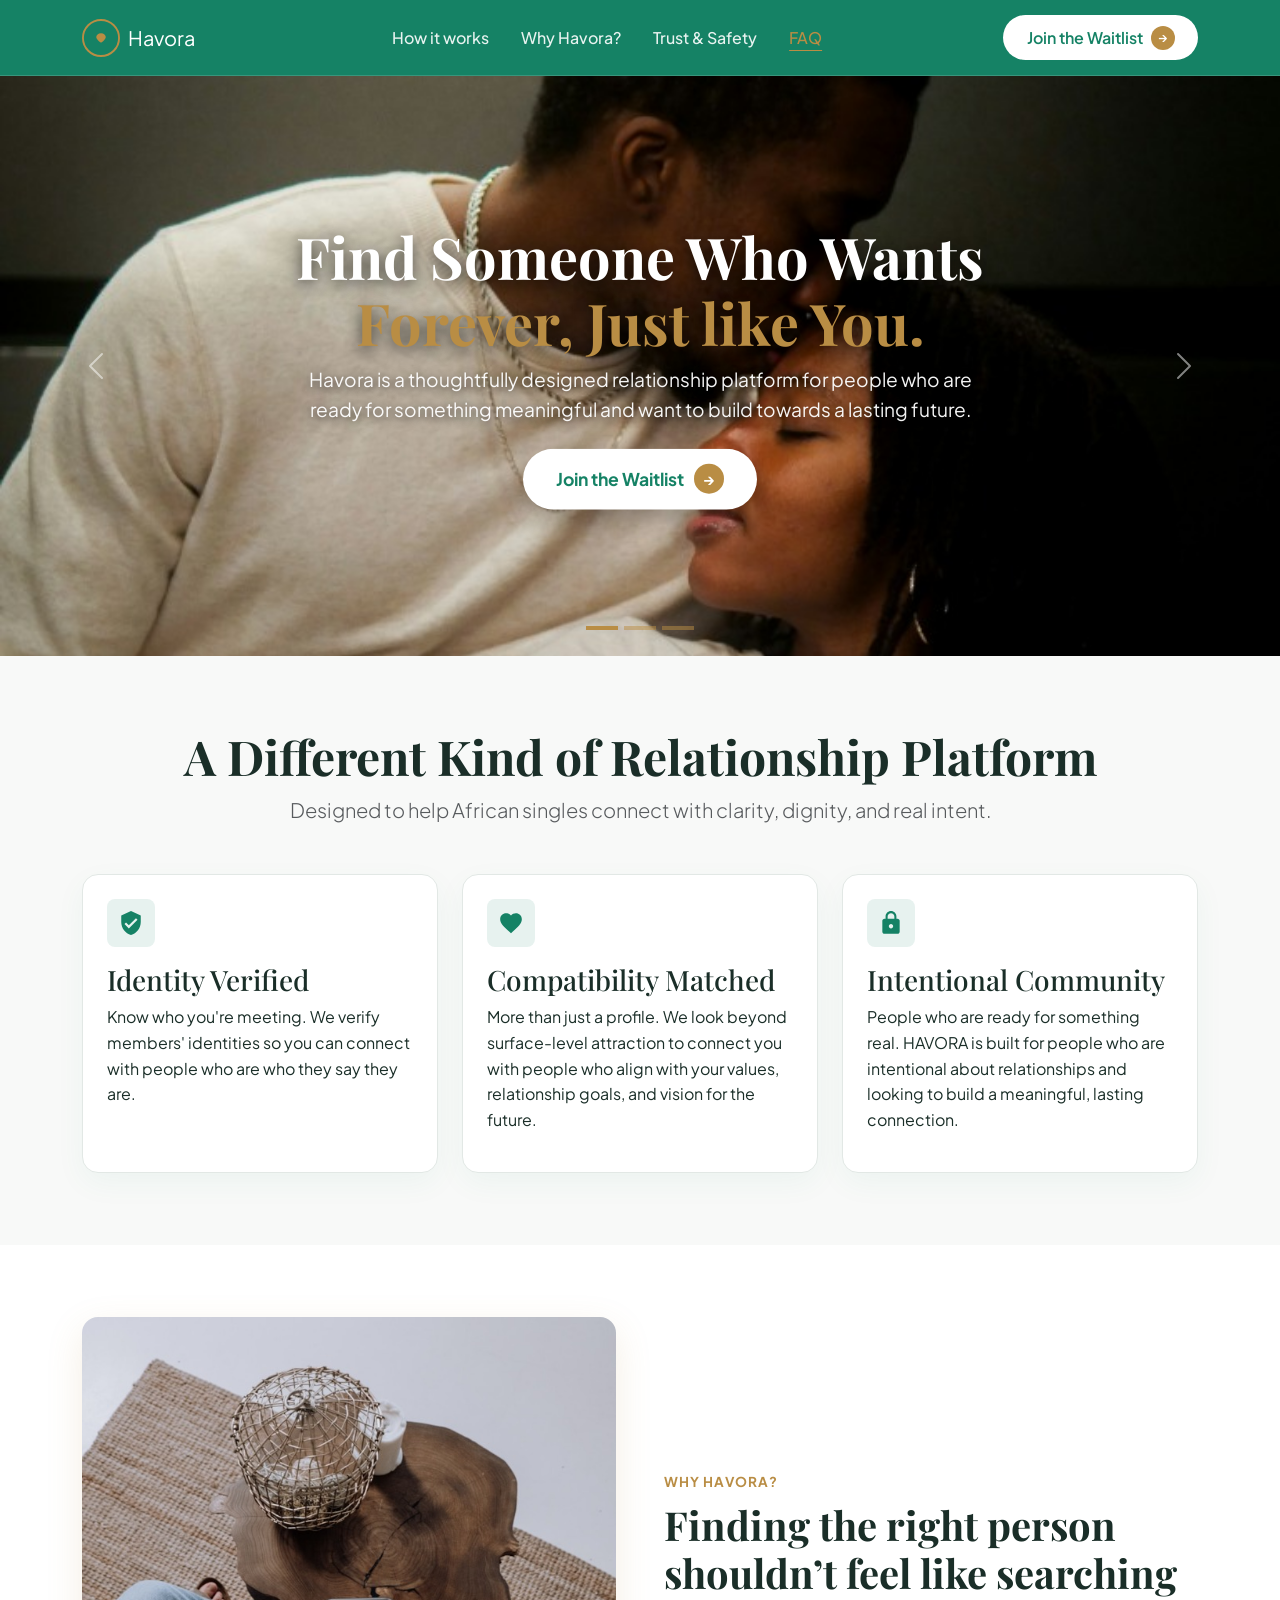
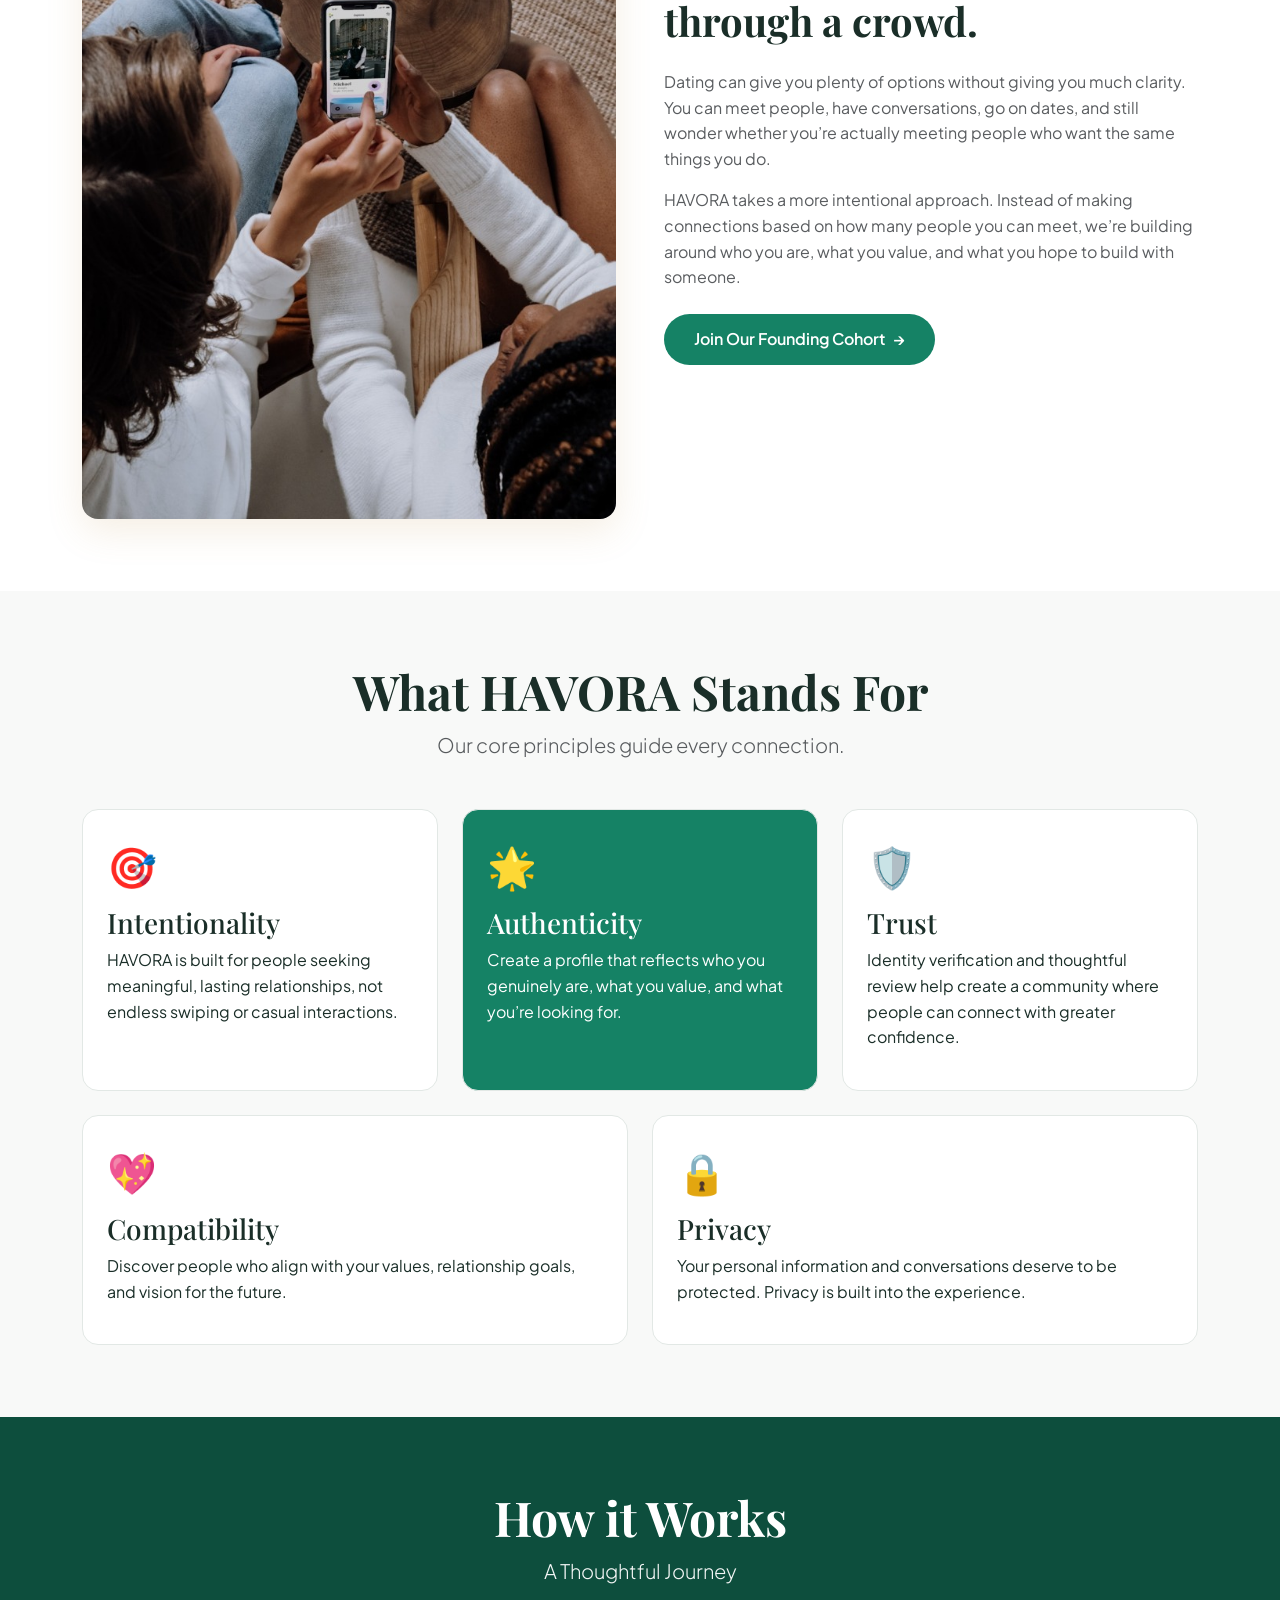
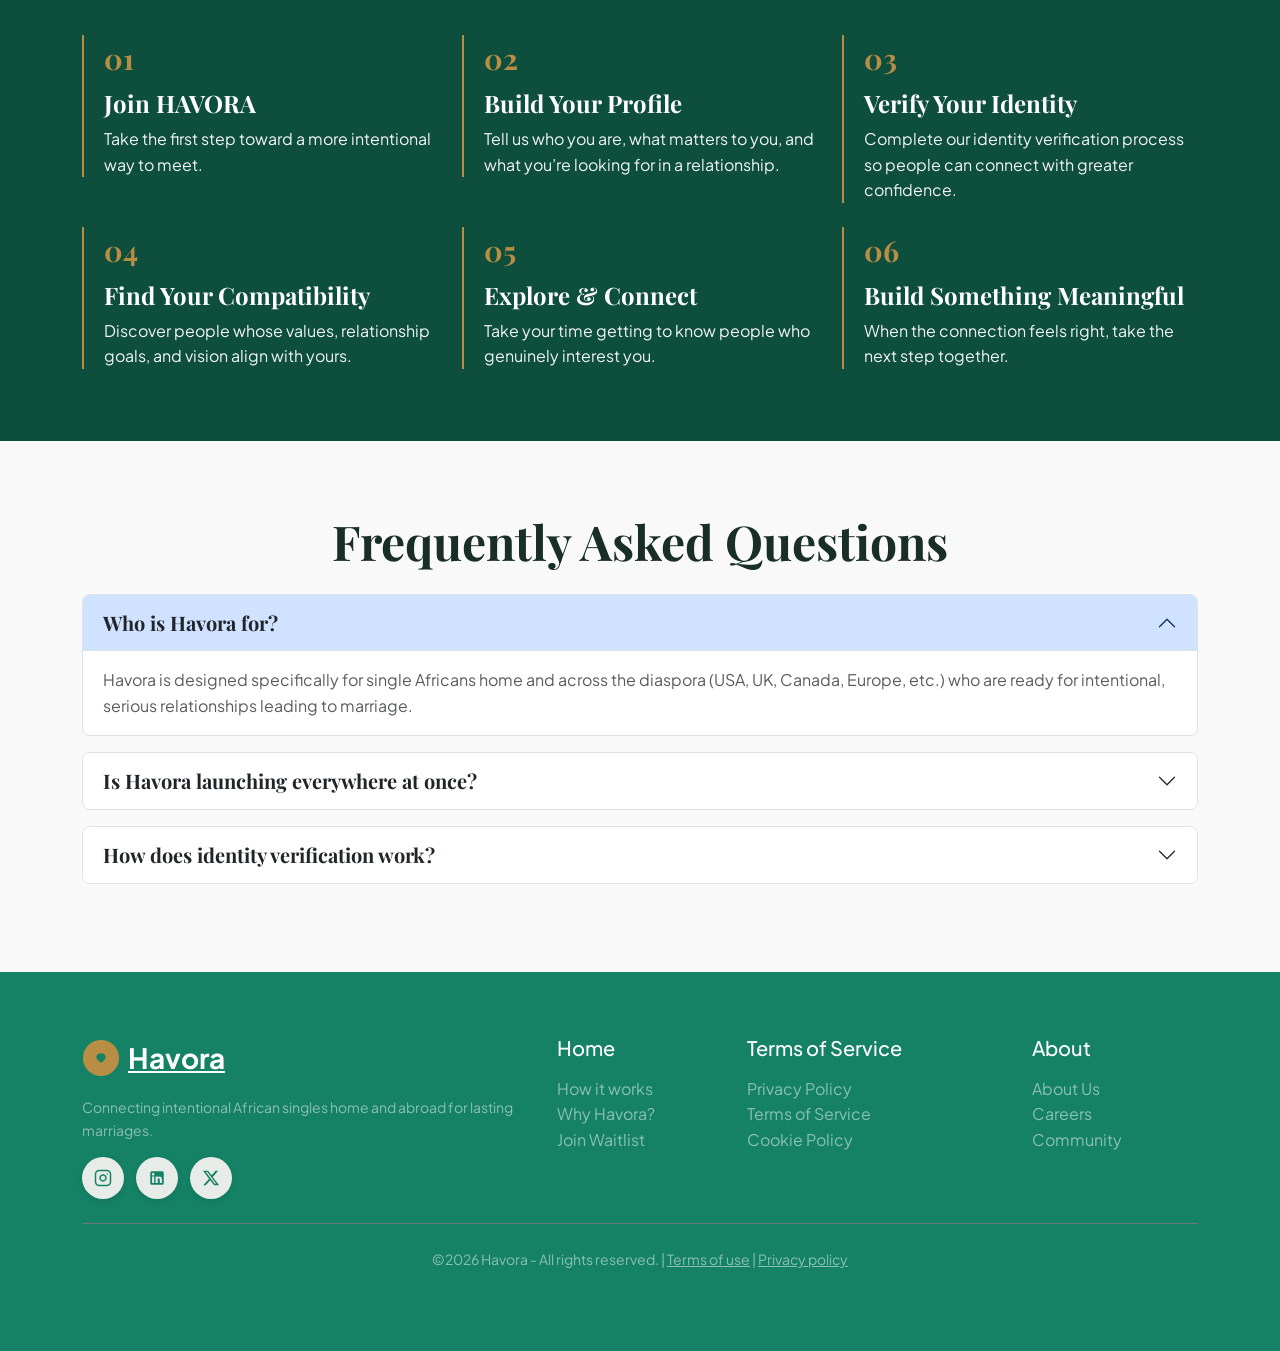
==== commit 265116a9: "initial commit" ====
--- a/index.html
+++ b/index.html
@@ -4,6 +4,8 @@
     <meta charset="UTF-8">
     <meta name="viewport" content="width=device-width, initial-scale=1.0">
     <title>HAVORA — Intentional Matchmaking for Africans Home & Abroad</title>
+    <!-- Bootstrap 5.3 CSS -->
+    <link href="https://cdn.jsdelivr.net/npm/bootstrap@5.3.3/dist/css/bootstrap.min.css" rel="stylesheet">
     <!-- Google Fonts: Playfair Display & Plus Jakarta Sans -->
     <link rel="preconnect" href="https://fonts.googleapis.com">
     <link rel="preconnect" href="https://fonts.gstatic.com" crossorigin>
@@ -13,108 +15,189 @@
 <body>
 
     <!-- Header Navigation -->
-    <header class="navbar">
-        <div class="nav-container">
-            <a href="index.html" class="logo">
+    <nav class="navbar navbar-expand-lg sticky-top custom-navbar">
+        <div class="container">
+            <a href="index.html" class="navbar-brand logo d-flex align-items-center gap-2">
                 <div class="logo-emblem">
                     <svg viewBox="0 0 40 40" fill="none">
                         <circle cx="20" cy="20" r="19" fill="#158265" stroke="#B98D44" stroke-width="2"/>
                         <path d="M15 19C15 17 17 15 20 15C23 15 25 17 25 19C25 22 20 25 20 25C20 25 15 22 15 19Z" fill="#B98D44"/>
                     </svg>
                 </div>
-                <span class="logo-text">Havora</span>
+                <span class="logo-text text-white">Havora</span>
             </a>
 
-            <nav class="nav-links">
-                <a href="#how-it-works" class="active">How it works</a>
-                <a href="#why-havora">Why Havora?</a>
-                <a href="#principles">Trust & Safety</a>
-                <a href="#faq">FAQ</a>
-            </nav>
-
-            <div class="nav-actions">
-                <a href="waitlist.html" class="btn btn-gold-pill">
-                    <span>Join the Waitlist</span>
-                    <span class="arrow-circle">&rarr;</span>
-                </a>
-            </div>
-        </div>
-    </header>
-
-    <!-- Hero Banner (Custom Hero Image) -->
-    <section class="hero-banner">
-        <div class="hero-container">
-            <div class="hero-content text-center">
-                <h1 class="hero-title">
-                    Find Someone Who Wants <br>
-                    <span class="highlight-gold">Forever, Just like You.</span>
-                </h1>
-                <p class="hero-subtext">
-                    Havora is a thoughtfully designed relationship platform for people who are ready for something meaningful and want to build towards a lasting future.
-                </p>
-                <div class="hero-action">
-                    <a href="waitlist.html" class="btn btn-gold-lg">
+            <button class="navbar-toggler border-0 text-white" type="button" data-bs-toggle="collapse" data-bs-target="#havoraNavbar" aria-controls="havoraNavbar" aria-expanded="false" aria-label="Toggle navigation">
+                <span class="navbar-toggler-icon-custom">☰</span>
+            </button>
+
+            <div class="collapse navbar-collapse" id="havoraNavbar">
+                <ul class="navbar-nav mx-auto mb-2 mb-lg-0 nav-links">
+                    <li class="nav-item">
+                        <a class="nav-link active" href="#how-it-works">How it works</a>
+                    </li>
+                    <li class="nav-item">
+                        <a class="nav-link" href="#why-havora">Why Havora?</a>
+                    </li>
+                    <li class="nav-item">
+                        <a class="nav-link" href="#principles">Trust & Safety</a>
+                    </li>
+                    <li class="nav-item">
+                        <a class="nav-link" href="#faq">FAQ</a>
+                    </li>
+                </ul>
+
+                <div class="nav-actions">
+                    <a href="waitlist.html" class="btn btn-gold-pill">
                         <span>Join the Waitlist</span>
-                        <span class="arrow-circle-lg">&rarr;</span>
+                        <span class="arrow-circle">&rarr;</span>
                     </a>
                 </div>
             </div>
         </div>
+    </nav>
+
+    <!-- Bootstrap 3-Slide Hero Carousel -->
+    <div id="havoraHeroCarousel" class="carousel slide carousel-fade hero-carousel" data-bs-ride="carousel" data-bs-interval="3500" data-bs-pause="false">
+        <div class="carousel-indicators">
+            <button type="button" data-bs-target="#havoraHeroCarousel" data-bs-slide-to="0" class="active" aria-current="true" aria-label="Slide 1"></button>
+            <button type="button" data-bs-target="#havoraHeroCarousel" data-bs-slide-to="1" aria-label="Slide 2"></button>
+            <button type="button" data-bs-target="#havoraHeroCarousel" data-bs-slide-to="2" aria-label="Slide 3"></button>
+        </div>
+
+        <div class="carousel-inner">
+            <!-- Slide 1 -->
+            <div class="carousel-item active hero-slide-bg-1">
+                <div class="carousel-caption hero-caption text-center">
+                    <div class="container">
+                        <h1 class="hero-title">
+                            Find Someone Who Wants <br>
+                            <span class="highlight-gold">Forever, Just like You.</span>
+                        </h1>
+                        <p class="hero-subtext mx-auto">
+                            Havora is a thoughtfully designed relationship platform for people who are ready for something meaningful and want to build towards a lasting future.
+                        </p>
+                        <div class="hero-action mt-4">
+                            <a href="waitlist.html" class="btn btn-gold-lg">
+                                <span>Join the Waitlist</span>
+                                <span class="arrow-circle-lg">&rarr;</span>
+                            </a>
+                        </div>
+                    </div>
+                </div>
+            </div>
+
+            <!-- Slide 2 -->
+            <div class="carousel-item hero-slide-bg-2">
+                <div class="carousel-caption hero-caption text-center">
+                    <div class="container">
+                        <h1 class="hero-title">
+                            Built for <span class="highlight-gold">Intentionality & Marriage</span>
+                        </h1>
+                        <p class="hero-subtext mx-auto">
+                            Skip superficial swiping. Connect with high-trust, verified singles who share your core values, cultural heritage, and relationship goals.
+                        </p>
+                        <div class="hero-action mt-4">
+                            <a href="#how-it-works" class="btn btn-gold-lg">
+                                <span>Explore How It Works</span>
+                                <span class="arrow-circle-lg">&rarr;</span>
+                            </a>
+                        </div>
+                    </div>
+                </div>
+            </div>
+
+            <!-- Slide 3 -->
+            <div class="carousel-item hero-slide-bg-3">
+                <div class="carousel-caption hero-caption text-center">
+                    <div class="container">
+                        <h1 class="hero-title">
+                            Connecting Africans <span class="highlight-gold">Home & Abroad</span>
+                        </h1>
+                        <p class="hero-subtext mx-auto">
+                            Whether you are in Lagos, London, Atlanta, or Accra — discover genuine connections built on mutual respect and lasting commitment.
+                        </p>
+                        <div class="hero-action mt-4">
+                            <a href="waitlist.html" class="btn btn-gold-lg">
+                                <span>Join Our Founding Cohort</span>
+                                <span class="arrow-circle-lg">&rarr;</span>
+                            </a>
+                        </div>
+                    </div>
+                </div>
+            </div>
+        </div>
+
+        <!-- Carousel Navigation Controls -->
+        <button class="carousel-control-prev" type="button" data-bs-target="#havoraHeroCarousel" data-bs-slide="prev">
+            <span class="carousel-control-prev-icon" aria-hidden="true"></span>
+            <span class="visually-hidden">Previous</span>
+        </button>
+        <button class="carousel-control-next" type="button" data-bs-target="#havoraHeroCarousel" data-bs-slide="next">
+            <span class="carousel-control-next-icon" aria-hidden="true"></span>
+            <span class="visually-hidden">Next</span>
+        </button>
+    </div>
+
+    <!-- A Different Kind of Relationship Platform -->
+    <section class="section platform-section py-5">
+        <div class="container py-4">
+            <div class="section-header text-center mb-5">
+                <h2 class="display-5 fw-bold">A Different Kind of Relationship Platform</h2>
+                <p class="text-muted lead">Designed to help African singles connect with clarity, dignity, and real intent.</p>
+            </div>
+
+            <div class="row g-4">
+                <div class="col-lg-4 col-md-6">
+                    <div class="platform-card h-100 p-4">
+                        <div class="card-icon-badge mb-3">
+                            <svg viewBox="0 0 24 24" class="icon"><path fill="currentColor" d="M12 1L3 5v6c0 5.55 3.84 10.74 9 12c5.16-1.26 9-6.45 9-12V5l-9-4zm-2 16l-4-4l1.41-1.41L10 14.17l6.59-6.59L18 9l-8 8z"/></svg>
+                        </div>
+                        <h3>Identity Verified</h3>
+                        <p>Know who you're meeting. We verify members' identities so you can connect with people who are who they say they are.</p>
+                    </div>
+                </div>
+
+                <div class="col-lg-4 col-md-6">
+                    <div class="platform-card h-100 p-4">
+                        <div class="card-icon-badge mb-3">
+                            <svg viewBox="0 0 24 24" class="icon"><path fill="currentColor" d="M12 21.35l-1.45-1.32C5.4 15.36 2 12.28 2 8.5 2 5.42 4.42 3 7.5 3c1.74 0 3.41.81 4.5 2.09C13.09 3.81 14.76 3 16.5 3 19.58 3 22 5.42 22 8.5c0 3.78-3.4 6.86-8.55 11.54L12 21.35z"/></svg>
+                        </div>
+                        <h3>Compatibility Matched</h3>
+                        <p>More than just a profile. We look beyond surface-level attraction to connect you with people who align with your values, relationship goals, and vision for the future.</p>
+                    </div>
+                </div>
+
+                <div class="col-lg-4 col-md-12">
+                    <div class="platform-card h-100 p-4">
+                        <div class="card-icon-badge mb-3">
+                            <svg viewBox="0 0 24 24" class="icon"><path fill="currentColor" d="M18 8h-1V6c0-2.76-2.24-5-5-5S7 3.24 7 6v2H6c-1.1 0-2 .9-2 2v10c0 1.1.9 2 2 2h12c1.1 0 2-.9 2-2V10c0-1.1-.9-2-2-2zm-6 9c-1.1 0-2-.9-2-2s.9-2 2-2 2 .9 2 2-.9 2-2 2zm3.1-9H8.9V6c0-1.71 1.39-3.1 3.1-3.1 1.71 0 3.1 1.39 3.1 3.1v2z"/></svg>
+                        </div>
+                        <h3>Intentional Community</h3>
+                        <p>People who are ready for something real. HAVORA is built for people who are intentional about relationships and looking to build a meaningful, lasting connection.</p>
+                    </div>
+                </div>
+            </div>
+        </div>
     </section>
 
-    <!-- A Different Kind of Relationship Platform -->
-    <section class="section platform-section">
-        <div class="container">
-            <div class="section-header text-center">
-                <h2>A Different Kind of Relationship Platform</h2>
-                <p>Designed to help African singles connect with clarity, dignity, and real intent.</p>
-            </div>
-
-            <div class="platform-grid">
-                <div class="platform-card">
-                    <div class="card-icon-badge">
-                        <svg viewBox="0 0 24 24" class="icon"><path fill="currentColor" d="M12 1L3 5v6c0 5.55 3.84 10.74 9 12c5.16-1.26 9-6.45 9-12V5l-9-4zm-2 16l-4-4l1.41-1.41L10 14.17l6.59-6.59L18 9l-8 8z"/></svg>
-                    </div>
-                    <h3>Identity Verified</h3>
-                    <p>Know who you're meeting. We verify members' identities so you can connect with people who are who they say they are.</p>
-                </div>
-
-                <div class="platform-card">
-                    <div class="card-icon-badge">
-                        <svg viewBox="0 0 24 24" class="icon"><path fill="currentColor" d="M12 21.35l-1.45-1.32C5.4 15.36 2 12.28 2 8.5 2 5.42 4.42 3 7.5 3c1.74 0 3.41.81 4.5 2.09C13.09 3.81 14.76 3 16.5 3 19.58 3 22 5.42 22 8.5c0 3.78-3.4 6.86-8.55 11.54L12 21.35z"/></svg>
-                    </div>
-                    <h3>Compatibility Matched</h3>
-                    <p>More than just a profile. We look beyond surface-level attraction to connect you with people who align with your values, relationship goals, and vision for the future.</p>
-                </div>
-
-                <div class="platform-card">
-                    <div class="card-icon-badge">
-                        <svg viewBox="0 0 24 24" class="icon"><path fill="currentColor" d="M18 8h-1V6c0-2.76-2.24-5-5-5S7 3.24 7 6v2H6c-1.1 0-2 .9-2 2v10c0 1.1.9 2 2 2h12c1.1 0 2-.9 2-2V10c0-1.1-.9-2-2-2zm-6 9c-1.1 0-2-.9-2-2s.9-2 2-2 2 .9 2 2-.9 2-2 2zm3.1-9H8.9V6c0-1.71 1.39-3.1 3.1-3.1 1.71 0 3.1 1.39 3.1 3.1v2z"/></svg>
-                    </div>
-                    <h3>Intentional Community</h3>
-                    <p>People who are ready for something real. HAVORA is built for people who are intentional about relationships and looking to build a meaningful, lasting connection.</p>
-                </div>
-            </div>
-        </div>
-    </section>
-
-    <!-- Why Havora? Section (Custom Uploaded Image) -->
-    <section id="why-havora" class="section why-havora-section">
-        <div class="container">
-            <div class="why-layout">
-                <div class="why-image-col">
-                    <div class="image-frame shadow-gold">
-                        <img src="why-havora.jpg" alt="Why Havora" class="why-img">
-                    </div>
-                </div>
-
-                <div class="why-text-col">
-                    <span class="why-tag-gold">WHY HAVORA?</span>
-                    <h2>Finding the right person shouldn’t feel like searching through a crowd.</h2>
-                    <p class="why-desc">
+    <!-- Why Havora? Section -->
+    <section id="why-havora" class="section why-havora-section py-5 bg-white">
+        <div class="container py-4">
+            <div class="row align-items-center g-5">
+                <div class="col-lg-6">
+                    <div class="image-frame shadow-gold rounded-4 overflow-hidden">
+                        <img src="why-havora.jpg" alt="Why Havora" class="img-fluid w-100 why-img">
+                    </div>
+                </div>
+
+                <div class="col-lg-6">
+                    <span class="why-tag-gold fw-bold text-uppercase mb-2 d-block">WHY HAVORA?</span>
+                    <h2 class="display-6 fw-bold mb-4">Finding the right person shouldn’t feel like searching through a crowd.</h2>
+                    <p class="text-muted mb-3">
                         Dating can give you plenty of options without giving you much clarity. You can meet people, have conversations, go on dates, and still wonder whether you’re actually meeting people who want the same things you do.
                     </p>
-                    <p class="why-desc">
+                    <p class="text-muted mb-4">
                         HAVORA takes a more intentional approach. Instead of making connections based on how many people you can meet, we’re building around who you are, what you value, and what you hope to build with someone.
                     </p>
                     <div class="why-cta">
@@ -129,130 +212,161 @@
     </section>
 
     <!-- What HAVORA Stands For -->
-    <section id="principles" class="section stands-for-section">
-        <div class="container">
-            <div class="section-header text-center">
-                <h2>What HAVORA Stands For</h2>
-                <p>Our core principles guide every connection.</p>
-            </div>
-
-            <div class="stands-grid">
-                <div class="stand-card">
-                    <div class="stand-icon">🎯</div>
-                    <h3>Intentionality</h3>
-                    <p>HAVORA is built for people seeking meaningful, lasting relationships, not endless swiping or casual interactions.</p>
-                </div>
-
-                <div class="stand-card highlighted-teal">
-                    <div class="stand-icon">🌟</div>
-                    <h3>Authenticity</h3>
-                    <p>Create a profile that reflects who you genuinely are, what you value, and what you’re looking for.</p>
-                </div>
-
-                <div class="stand-card">
-                    <div class="stand-icon">🛡️</div>
-                    <h3>Trust</h3>
-                    <p>Identity verification and thoughtful review help create a community where people can connect with greater confidence.</p>
-                </div>
-
-                <div class="stand-card">
-                    <div class="stand-icon">💖</div>
-                    <h3>Compatibility</h3>
-                    <p>Discover people who align with your values, relationship goals, and vision for the future.</p>
-                </div>
-
-                <div class="stand-card">
-                    <div class="stand-icon">🔒</div>
-                    <h3>Privacy</h3>
-                    <p>Your personal information and conversations deserve to be protected. Privacy is built into the experience.</p>
+    <section id="principles" class="section stands-for-section py-5">
+        <div class="container py-4">
+            <div class="section-header text-center mb-5">
+                <h2 class="display-5 fw-bold">What HAVORA Stands For</h2>
+                <p class="text-muted lead">Our core principles guide every connection.</p>
+            </div>
+
+            <div class="row g-4">
+                <div class="col-lg-4 col-md-6">
+                    <div class="stand-card h-100 p-4">
+                        <div class="stand-icon fs-1 mb-2">🎯</div>
+                        <h3>Intentionality</h3>
+                        <p>HAVORA is built for people seeking meaningful, lasting relationships, not endless swiping or casual interactions.</p>
+                    </div>
+                </div>
+
+                <div class="col-lg-4 col-md-6">
+                    <div class="stand-card highlighted-teal h-100 p-4">
+                        <div class="stand-icon fs-1 mb-2">🌟</div>
+                        <h3>Authenticity</h3>
+                        <p>Create a profile that reflects who you genuinely are, what you value, and what you’re looking for.</p>
+                    </div>
+                </div>
+
+                <div class="col-lg-4 col-md-6">
+                    <div class="stand-card h-100 p-4">
+                        <div class="stand-icon fs-1 mb-2">🛡️</div>
+                        <h3>Trust</h3>
+                        <p>Identity verification and thoughtful review help create a community where people can connect with greater confidence.</p>
+                    </div>
+                </div>
+
+                <div class="col-lg-6 col-md-6">
+                    <div class="stand-card h-100 p-4">
+                        <div class="stand-icon fs-1 mb-2">💖</div>
+                        <h3>Compatibility</h3>
+                        <p>Discover people who align with your values, relationship goals, and vision for the future.</p>
+                    </div>
+                </div>
+
+                <div class="col-lg-6 col-md-12">
+                    <div class="stand-card h-100 p-4">
+                        <div class="stand-icon fs-1 mb-2">🔒</div>
+                        <h3>Privacy</h3>
+                        <p>Your personal information and conversations deserve to be protected. Privacy is built into the experience.</p>
+                    </div>
                 </div>
             </div>
         </div>
     </section>
 
-    <!-- How it Works (#0D4E3D Deep Forest Green Background) -->
-    <section id="how-it-works" class="section how-it-works-section">
-        <div class="container">
-            <div class="section-header text-center text-white">
-                <h2 class="text-white">How it Works</h2>
-                <p class="text-gold">A Thoughtful Journey</p>
-            </div>
-
-            <div class="how-grid">
-                <div class="how-card">
-                    <div class="step-num">01</div>
-                    <h4>Join HAVORA</h4>
-                    <p>Take the first step toward a more intentional way to meet.</p>
-                </div>
-
-                <div class="how-card">
-                    <div class="step-num">02</div>
-                    <h4>Build Your Profile</h4>
-                    <p>Tell us who you are, what matters to you, and what you’re looking for in a relationship.</p>
-                </div>
-
-                <div class="how-card">
-                    <div class="step-num">03</div>
-                    <h4>Verify Your Identity</h4>
-                    <p>Complete our identity verification process so people can connect with greater confidence.</p>
-                </div>
-
-                <div class="how-card">
-                    <div class="step-num">04</div>
-                    <h4>Find Your Compatibility</h4>
-                    <p>Discover people whose values, relationship goals, and vision align with yours.</p>
-                </div>
-
-                <div class="how-card">
-                    <div class="step-num">05</div>
-                    <h4>Explore & Connect</h4>
-                    <p>Take your time getting to know people who genuinely interest you.</p>
-                </div>
-
-                <div class="how-card">
-                    <div class="step-num">06</div>
-                    <h4>Build Something Meaningful</h4>
-                    <p>When the connection feels right, take the next step together.</p>
+    <!-- How it Works (#0D4E3D Deep Forest Green Background with Crisp White Text) -->
+    <section id="how-it-works" class="section how-it-works-section py-5">
+        <div class="container py-4">
+            <div class="section-header text-center mb-5">
+                <h2 class="display-5 fw-bold text-white mb-2">How it Works</h2>
+                <p class="text-gold lead">A Thoughtful Journey</p>
+            </div>
+
+            <div class="row g-4">
+                <div class="col-lg-4 col-md-6">
+                    <div class="how-card">
+                        <div class="step-num">01</div>
+                        <h4 class="text-white fw-bold mt-2">Join HAVORA</h4>
+                        <p class="text-white mb-0">Take the first step toward a more intentional way to meet.</p>
+                    </div>
+                </div>
+
+                <div class="col-lg-4 col-md-6">
+                    <div class="how-card">
+                        <div class="step-num">02</div>
+                        <h4 class="text-white fw-bold mt-2">Build Your Profile</h4>
+                        <p class="text-white mb-0">Tell us who you are, what matters to you, and what you’re looking for in a relationship.</p>
+                    </div>
+                </div>
+
+                <div class="col-lg-4 col-md-6">
+                    <div class="how-card">
+                        <div class="step-num">03</div>
+                        <h4 class="text-white fw-bold mt-2">Verify Your Identity</h4>
+                        <p class="text-white mb-0">Complete our identity verification process so people can connect with greater confidence.</p>
+                    </div>
+                </div>
+
+                <div class="col-lg-4 col-md-6">
+                    <div class="how-card">
+                        <div class="step-num">04</div>
+                        <h4 class="text-white fw-bold mt-2">Find Your Compatibility</h4>
+                        <p class="text-white mb-0">Discover people whose values, relationship goals, and vision align with yours.</p>
+                    </div>
+                </div>
+
+                <div class="col-lg-4 col-md-6">
+                    <div class="how-card">
+                        <div class="step-num">05</div>
+                        <h4 class="text-white fw-bold mt-2">Explore & Connect</h4>
+                        <p class="text-white mb-0">Take your time getting to know people who genuinely interest you.</p>
+                    </div>
+                </div>
+
+                <div class="col-lg-4 col-md-6">
+                    <div class="how-card">
+                        <div class="step-num">06</div>
+                        <h4 class="text-white fw-bold mt-2">Build Something Meaningful</h4>
+                        <p class="text-white mb-0">When the connection feels right, take the next step together.</p>
+                    </div>
                 </div>
             </div>
         </div>
     </section>
 
     <!-- FAQ Accordion Section -->
-    <section id="faq" class="section faq-section">
-        <div class="container small-container">
-            <div class="section-header text-center">
-                <h2>Frequently Asked Questions</h2>
-            </div>
-
-            <div class="faq-accordion">
-                <div class="faq-item active">
-                    <button class="faq-trigger">
-                        <span>Who is Havora for?</span>
-                        <span class="faq-toggle">−</span>
-                    </button>
-                    <div class="faq-content">
-                        <p>Havora is designed specifically for single Africans home and across the diaspora (USA, UK, Canada, Europe, etc.) who are ready for intentional, serious relationships leading to marriage.</p>
-                    </div>
-                </div>
-
-                <div class="faq-item">
-                    <button class="faq-trigger">
-                        <span>Is Havora launching everywhere at once?</span>
-                        <span class="faq-toggle">+</span>
-                    </button>
-                    <div class="faq-content">
-                        <p>We are rolling out in curated batches to ensure deep match quality. Joining the waitlist gives you priority access as soon as your location opens.</p>
-                    </div>
-                </div>
-
-                <div class="faq-item">
-                    <button class="faq-trigger">
-                        <span>How does identity verification work?</span>
-                        <span class="faq-toggle">+</span>
-                    </button>
-                    <div class="faq-content">
-                        <p>Every member completes a quick 2-step government ID & live selfie check before interacting, eliminating fake profiles and catfish.</p>
+    <section id="faq" class="section faq-section py-5">
+        <div class="container small-container py-4">
+            <div class="section-header text-center mb-4">
+                <h2 class="display-5 fw-bold">Frequently Asked Questions</h2>
+            </div>
+
+            <div class="accordion custom-accordion" id="faqAccordion">
+                <div class="accordion-item mb-3 rounded-3 overflow-hidden border">
+                    <h2 class="accordion-header" id="faqHeadingOne">
+                        <button class="accordion-button fw-bold text-dark fs-5" type="button" data-bs-toggle="collapse" data-bs-target="#faqCollapseOne" aria-expanded="true" aria-controls="faqCollapseOne">
+                            Who is Havora for?
+                        </button>
+                    </h2>
+                    <div id="faqCollapseOne" class="accordion-collapse collapse show" aria-labelledby="faqHeadingOne" data-bs-parent="#faqAccordion">
+                        <div class="accordion-body text-muted">
+                            Havora is designed specifically for single Africans home and across the diaspora (USA, UK, Canada, Europe, etc.) who are ready for intentional, serious relationships leading to marriage.
+                        </div>
+                    </div>
+                </div>
+
+                <div class="accordion-item mb-3 rounded-3 overflow-hidden border">
+                    <h2 class="accordion-header" id="faqHeadingTwo">
+                        <button class="accordion-button collapsed fw-bold text-dark fs-5" type="button" data-bs-toggle="collapse" data-bs-target="#faqCollapseTwo" aria-expanded="false" aria-controls="faqCollapseTwo">
+                            Is Havora launching everywhere at once?
+                        </button>
+                    </h2>
+                    <div id="faqCollapseTwo" class="accordion-collapse collapse" aria-labelledby="faqHeadingTwo" data-bs-parent="#faqAccordion">
+                        <div class="accordion-body text-muted">
+                            We are rolling out in curated batches to ensure deep match quality. Joining the waitlist gives you priority access as soon as your location opens.
+                        </div>
+                    </div>
+                </div>
+
+                <div class="accordion-item mb-3 rounded-3 overflow-hidden border">
+                    <h2 class="accordion-header" id="faqHeadingThree">
+                        <button class="accordion-button collapsed fw-bold text-dark fs-5" type="button" data-bs-toggle="collapse" data-bs-target="#faqCollapseThree" aria-expanded="false" aria-controls="faqCollapseThree">
+                            How does identity verification work?
+                        </button>
+                    </h2>
+                    <div id="faqCollapseThree" class="accordion-collapse collapse" aria-labelledby="faqHeadingThree" data-bs-parent="#faqAccordion">
+                        <div class="accordion-body text-muted">
+                            Every member completes a quick 2-step government ID & live selfie check before interacting, eliminating fake profiles and catfish.
+                        </div>
                     </div>
                 </div>
             </div>
@@ -260,51 +374,68 @@
     </section>
 
     <!-- Footer -->
-    <footer class="footer">
-        <div class="container footer-grid">
-            <div class="footer-col-brand">
-                <a href="index.html" class="logo text-white">
-                    <div class="logo-emblem">
-                        <svg viewBox="0 0 40 40" fill="none"><circle cx="20" cy="20" r="19" fill="#B98D44"/><path d="M15 19C15 17 17 15 20 15C23 15 25 17 25 19C25 22 20 25 20 25C20 25 15 22 15 19Z" fill="#158265"/></svg>
-                    </div>
-                    <span>Havora</span>
-                </a>
-                <p>Connecting intentional African singles home and abroad for lasting marriages.</p>
-                <div class="social-icons">
-                    <a href="#">IG</a>
-                    <a href="#">LN</a>
-                    <a href="#">TW</a>
-                </div>
-            </div>
-
-            <div class="footer-col-links">
-                <h5>Home</h5>
-                <a href="#how-it-works">How it works</a>
-                <a href="#why-havora">Why Havora?</a>
-                <a href="waitlist.html">Join Waitlist</a>
-            </div>
-
-            <div class="footer-col-links">
-                <h5>Terms of Service</h5>
-                <a href="#">Privacy Policy</a>
-                <a href="#">Terms of Service</a>
-                <a href="#">Cookie Policy</a>
-            </div>
-
-            <div class="footer-col-links">
-                <h5>About</h5>
-                <a href="#">About Us</a>
-                <a href="#">Careers</a>
-                <a href="#">Community</a>
-                <a href="#">Security</a>
-            </div>
-        </div>
-
-        <div class="footer-bottom text-center">
-            <p>©2026 Havora - All rights reserved. | <a href="#">Terms of use</a> | <a href="#">Privacy policy</a> | <a href="#">Security</a></p>
+    <footer class="footer py-5 text-white">
+        <div class="container py-3">
+            <div class="row g-4 mb-4">
+                <div class="col-lg-5 col-md-6">
+                    <a href="index.html" class="logo text-white d-flex align-items-center gap-2 mb-3">
+                        <div class="logo-emblem">
+                            <svg viewBox="0 0 40 40" fill="none"><circle cx="20" cy="20" r="19" fill="#B98D44"/><path d="M15 19C15 17 17 15 20 15C23 15 25 17 25 19C25 22 20 25 20 25C20 25 15 22 15 19Z" fill="#158265"/></svg>
+                        </div>
+                        <span class="fs-3 fw-bold">Havora</span>
+                    </a>
+                    <p class="text-white-50 small mb-3">Connecting intentional African singles home and abroad for lasting marriages.</p>
+                    
+                    <!-- SVG Circular Social Media Icon Buttons -->
+                    <div class="social-icons">
+                        <a href="#" class="social-icon-btn" aria-label="Instagram">
+                            <svg viewBox="0 0 24 24" width="18" height="18" fill="none" stroke="currentColor" stroke-width="2" stroke-linecap="round" stroke-linejoin="round"><rect x="2" y="2" width="20" height="20" rx="5" ry="5"></rect><path d="M16 11.37A4 4 0 1 1 12.63 8 4 4 0 0 1 16 11.37z"></path><line x1="17.5" y1="6.5" x2="17.51" y2="6.5"></line></svg>
+                        </a>
+                        <a href="#" class="social-icon-btn" aria-label="LinkedIn">
+                            <svg viewBox="0 0 24 24" width="18" height="18" fill="currentColor"><path d="M19 3a2 2 0 0 1 2 2v14a2 2 0 0 1-2 2H5a2 2 0 0 1-2-2V5a2 2 0 0 1 2-2h14m-.5 15.5v-5.3a3.26 3.26 0 0 0-3.26-3.26c-.85 0-1.84.52-2.28 1.3v-1.11h-2.79v8.37h2.79v-4.93c0-.77.62-1.4 1.39-1.4a1.4 1.4 0 0 1 1.4 1.4v4.93h2.75M6.88 8.56a1.68 1.68 0 0 0 1.68-1.68c0-.93-.75-1.69-1.68-1.69a1.69 1.69 0 0 0-1.69 1.69c0 .93.76 1.68 1.69 1.68m1.39 9.94v-8.37H5.5v8.37h2.77z"/></svg>
+                        </a>
+                        <a href="#" class="social-icon-btn" aria-label="Twitter X">
+                            <svg viewBox="0 0 24 24" width="18" height="18" fill="currentColor"><path d="M18.244 2.25h3.308l-7.227 8.26 8.502 11.24H16.17l-5.214-6.817L4.99 21.75H1.68l7.73-8.835L1.254 2.25H8.08l4.713 6.231zm-1.161 17.52h1.833L7.084 4.126H5.117z"/></svg>
+                        </a>
+                    </div>
+                </div>
+
+                <div class="col-lg-2 col-md-6">
+                    <h5 class="text-white mb-3">Home</h5>
+                    <ul class="list-unstyled">
+                        <li><a href="#how-it-works" class="text-white-50 text-decoration-none">How it works</a></li>
+                        <li><a href="#why-havora" class="text-white-50 text-decoration-none">Why Havora?</a></li>
+                        <li><a href="waitlist.html" class="text-white-50 text-decoration-none">Join Waitlist</a></li>
+                    </ul>
+                </div>
+
+                <div class="col-lg-3 col-md-6">
+                    <h5 class="text-white mb-3">Terms of Service</h5>
+                    <ul class="list-unstyled">
+                        <li><a href="#" class="text-white-50 text-decoration-none">Privacy Policy</a></li>
+                        <li><a href="#" class="text-white-50 text-decoration-none">Terms of Service</a></li>
+                        <li><a href="#" class="text-white-50 text-decoration-none">Cookie Policy</a></li>
+                    </ul>
+                </div>
+
+                <div class="col-lg-2 col-md-6">
+                    <h5 class="text-white mb-3">About</h5>
+                    <ul class="list-unstyled">
+                        <li><a href="#" class="text-white-50 text-decoration-none">About Us</a></li>
+                        <li><a href="#" class="text-white-50 text-decoration-none">Careers</a></li>
+                        <li><a href="#" class="text-white-50 text-decoration-none">Community</a></li>
+                    </ul>
+                </div>
+            </div>
+
+            <div class="border-top border-secondary pt-4 text-center text-white-50 small">
+                <p>©2026 Havora - All rights reserved. | <a href="#" class="text-white-50">Terms of use</a> | <a href="#" class="text-white-50">Privacy policy</a></p>
+            </div>
         </div>
     </footer>
 
+    <!-- Bootstrap 5.3 JS Bundle -->
+    <script src="https://cdn.jsdelivr.net/npm/bootstrap@5.3.3/dist/js/bootstrap.bundle.min.js"></script>
     <script src="script.js"></script>
 </body>
 </html>
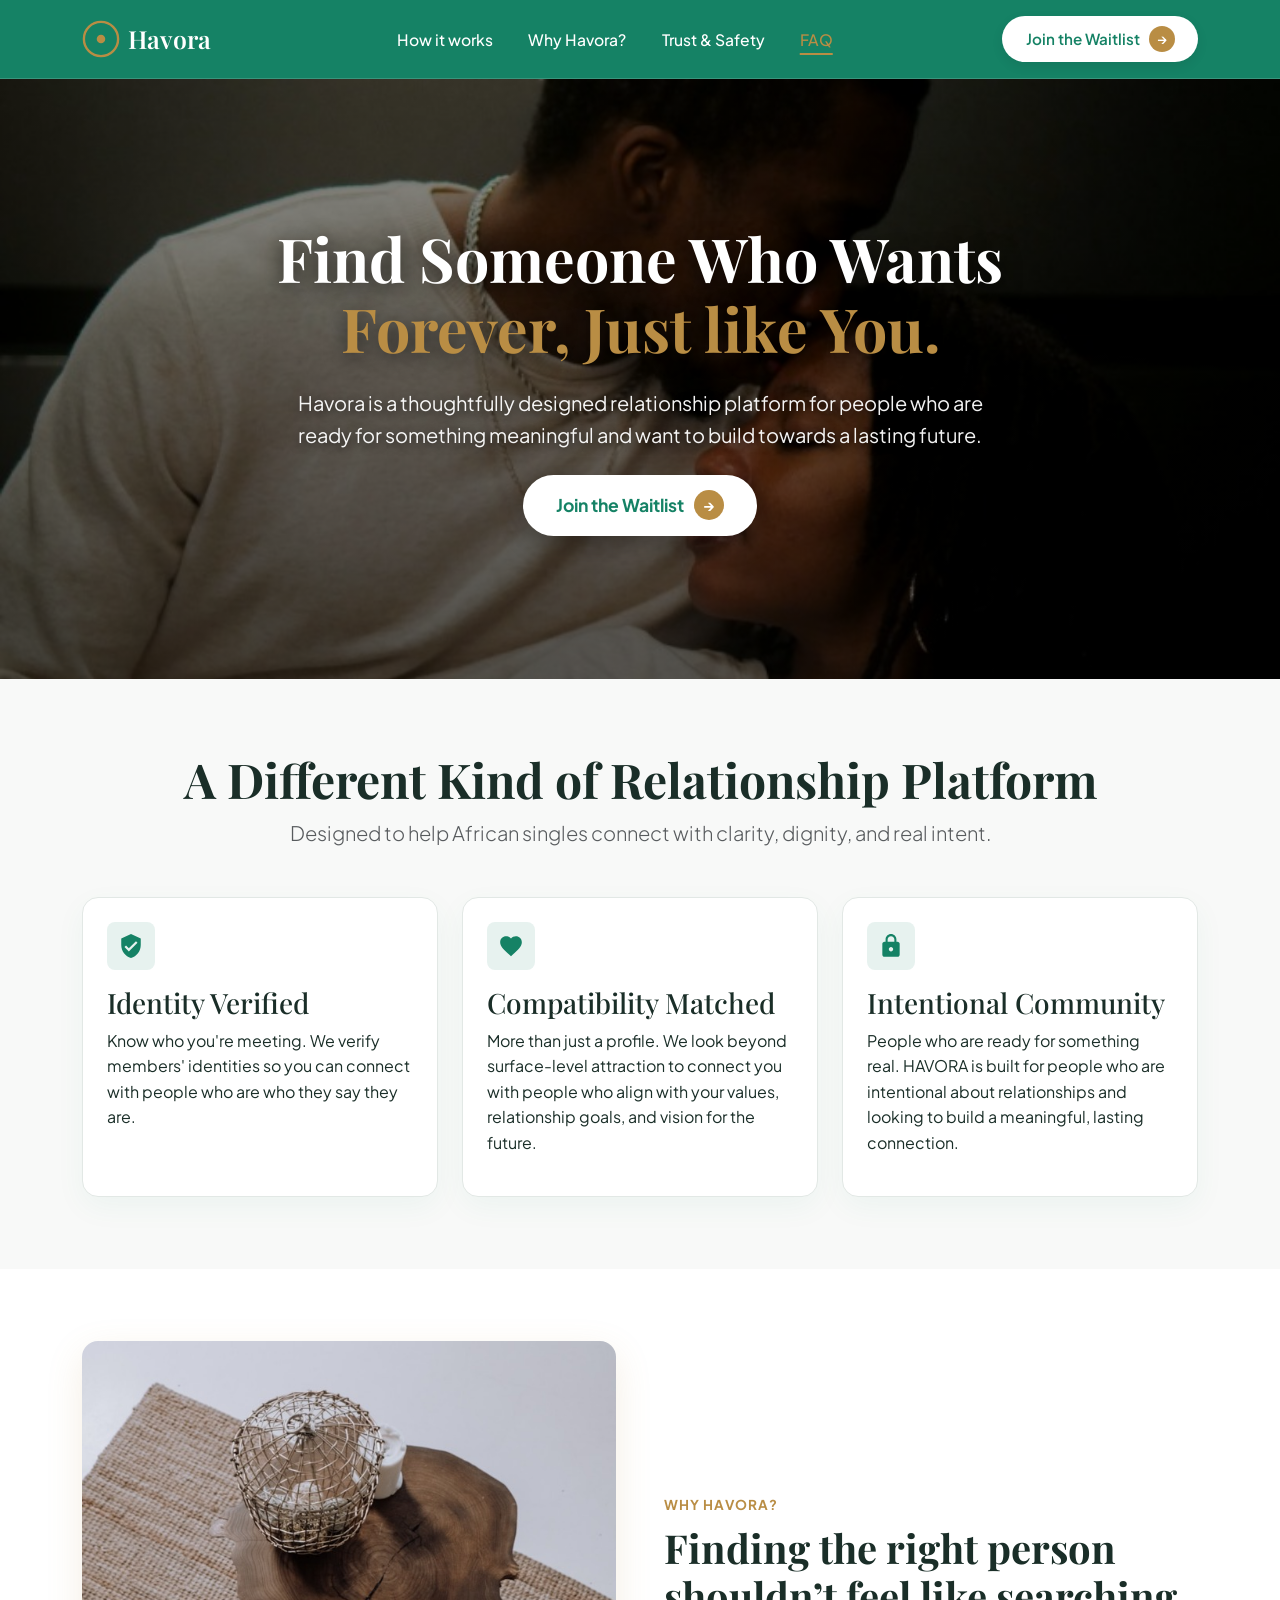
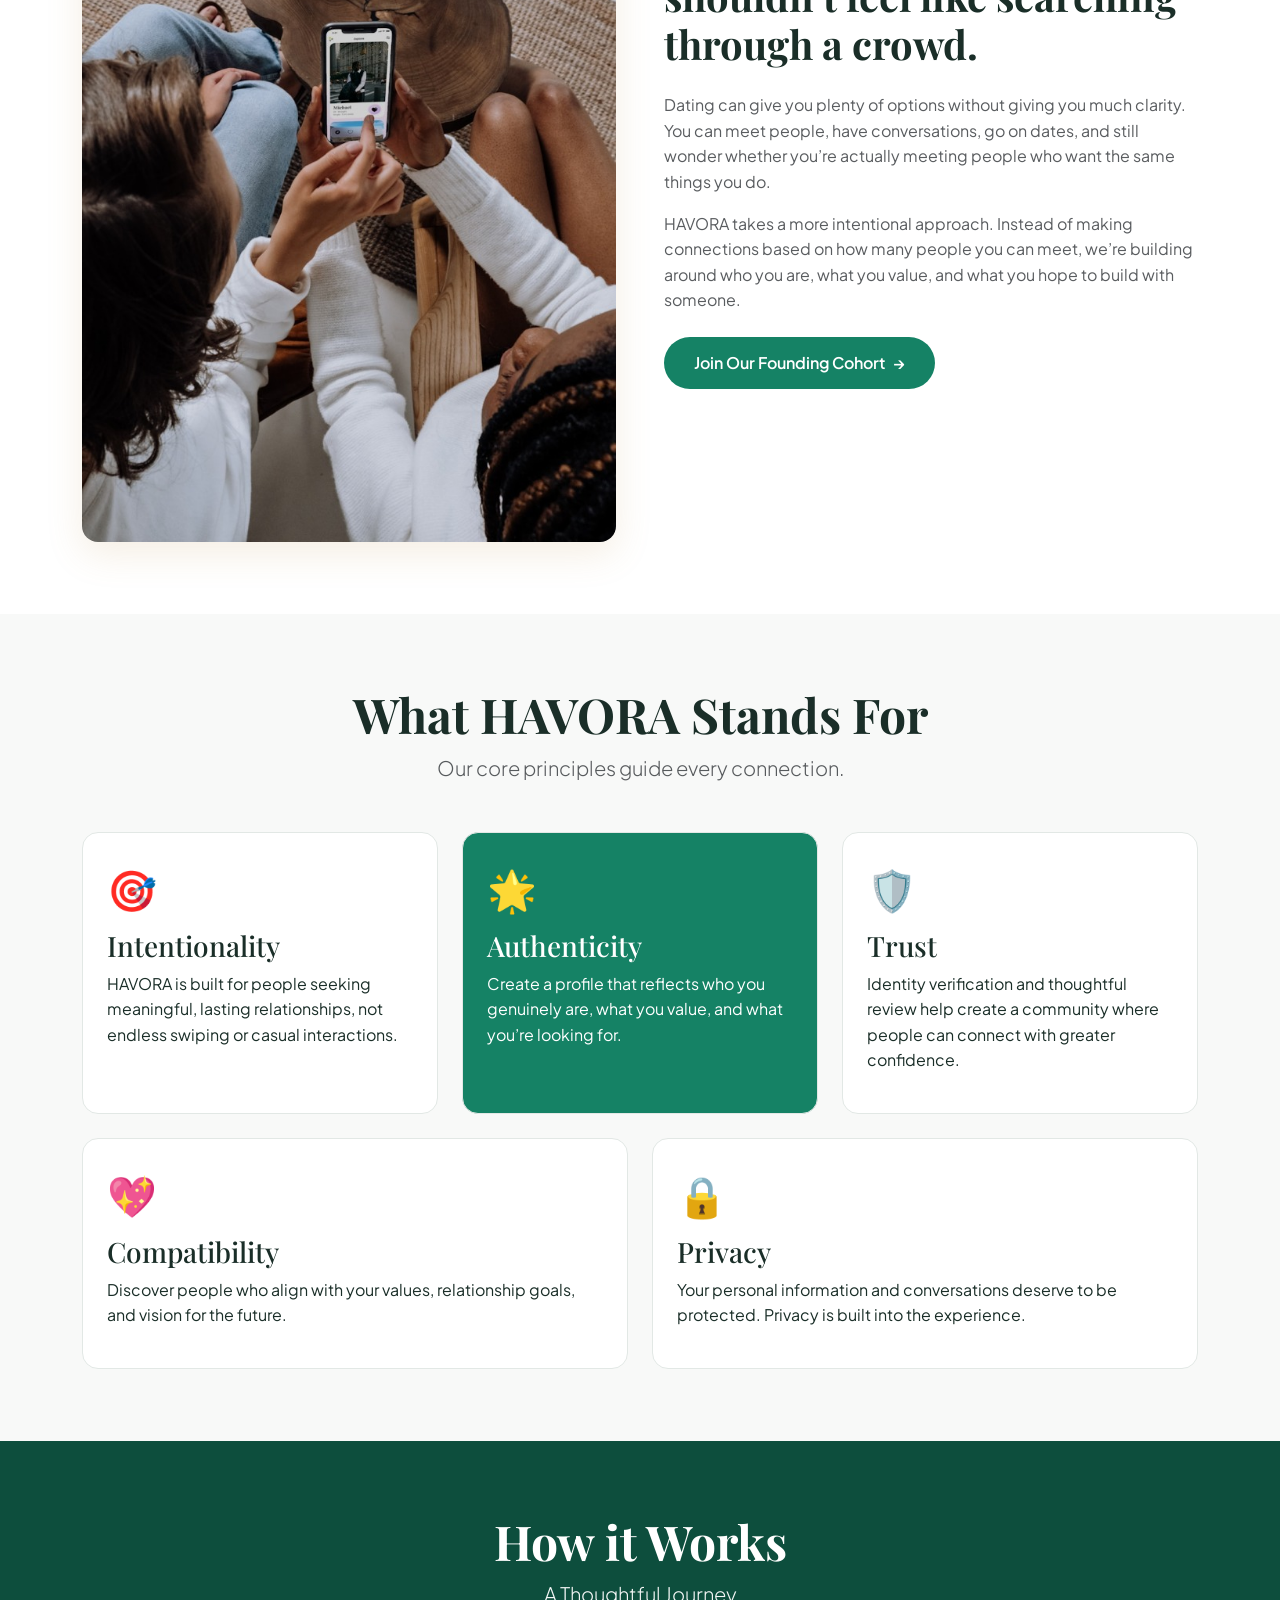
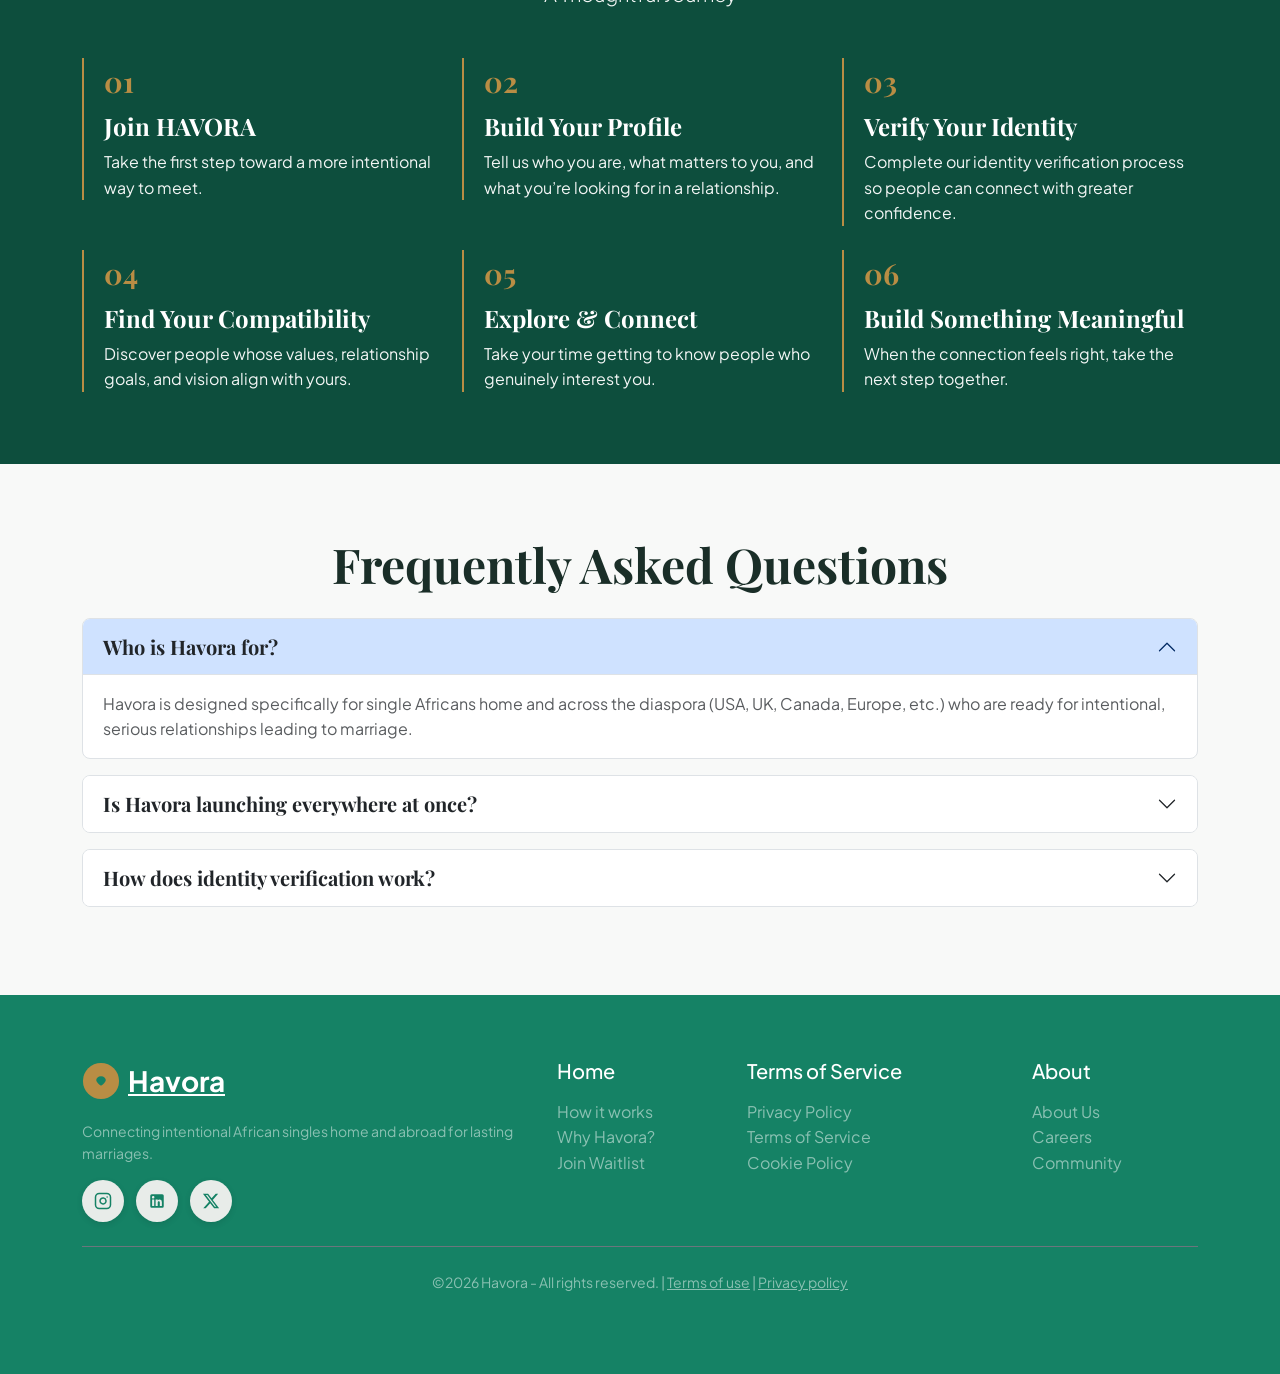
==== commit 5e9bfb9c: "initial commit" ====
--- a/index.html
+++ b/index.html
@@ -12,7 +12,7 @@
     <link href="https://fonts.googleapis.com/css2?family=Playfair+Display:ital,wght@0,600;0,700;1,400;1,600&family=Plus+Jakarta+Sans:wght@400;500;600;700&display=swap" rel="stylesheet">
     <link rel="stylesheet" href="style.css">
 </head>
-<body>
+<body class="v1-static-theme">
 
     <!-- Header Navigation -->
     <nav class="navbar navbar-expand-lg sticky-top custom-navbar">
@@ -20,8 +20,8 @@
             <a href="index.html" class="navbar-brand logo d-flex align-items-center gap-2">
                 <div class="logo-emblem">
                     <svg viewBox="0 0 40 40" fill="none">
-                        <circle cx="20" cy="20" r="19" fill="#158265" stroke="#B98D44" stroke-width="2"/>
-                        <path d="M15 19C15 17 17 15 20 15C23 15 25 17 25 19C25 22 20 25 20 25C20 25 15 22 15 19Z" fill="#B98D44"/>
+                        <circle cx="20" cy="20" r="18" fill="#158265" stroke="#B98D44" stroke-width="2.5"/>
+                        <circle cx="20" cy="20" r="4.5" fill="#B98D44"/>
                     </svg>
                 </div>
                 <span class="logo-text text-white">Havora</span>
@@ -57,87 +57,28 @@
         </div>
     </nav>
 
-    <!-- Bootstrap 3-Slide Hero Carousel -->
-    <div id="havoraHeroCarousel" class="carousel slide carousel-fade hero-carousel" data-bs-ride="carousel" data-bs-interval="3500" data-bs-pause="false">
-        <div class="carousel-indicators">
-            <button type="button" data-bs-target="#havoraHeroCarousel" data-bs-slide-to="0" class="active" aria-current="true" aria-label="Slide 1"></button>
-            <button type="button" data-bs-target="#havoraHeroCarousel" data-bs-slide-to="1" aria-label="Slide 2"></button>
-            <button type="button" data-bs-target="#havoraHeroCarousel" data-bs-slide-to="2" aria-label="Slide 3"></button>
-        </div>
-
-        <div class="carousel-inner">
-            <!-- Slide 1 -->
-            <div class="carousel-item active hero-slide-bg-1">
-                <div class="carousel-caption hero-caption text-center">
-                    <div class="container">
-                        <h1 class="hero-title">
-                            Find Someone Who Wants <br>
-                            <span class="highlight-gold">Forever, Just like You.</span>
-                        </h1>
-                        <p class="hero-subtext mx-auto">
-                            Havora is a thoughtfully designed relationship platform for people who are ready for something meaningful and want to build towards a lasting future.
-                        </p>
-                        <div class="hero-action mt-4">
-                            <a href="waitlist.html" class="btn btn-gold-lg">
-                                <span>Join the Waitlist</span>
-                                <span class="arrow-circle-lg">&rarr;</span>
-                            </a>
-                        </div>
-                    </div>
-                </div>
-            </div>
-
-            <!-- Slide 2 -->
-            <div class="carousel-item hero-slide-bg-2">
-                <div class="carousel-caption hero-caption text-center">
-                    <div class="container">
-                        <h1 class="hero-title">
-                            Built for <span class="highlight-gold">Intentionality & Marriage</span>
-                        </h1>
-                        <p class="hero-subtext mx-auto">
-                            Skip superficial swiping. Connect with high-trust, verified singles who share your core values, cultural heritage, and relationship goals.
-                        </p>
-                        <div class="hero-action mt-4">
-                            <a href="#how-it-works" class="btn btn-gold-lg">
-                                <span>Explore How It Works</span>
-                                <span class="arrow-circle-lg">&rarr;</span>
-                            </a>
-                        </div>
-                    </div>
-                </div>
-            </div>
-
-            <!-- Slide 3 -->
-            <div class="carousel-item hero-slide-bg-3">
-                <div class="carousel-caption hero-caption text-center">
-                    <div class="container">
-                        <h1 class="hero-title">
-                            Connecting Africans <span class="highlight-gold">Home & Abroad</span>
-                        </h1>
-                        <p class="hero-subtext mx-auto">
-                            Whether you are in Lagos, London, Atlanta, or Accra — discover genuine connections built on mutual respect and lasting commitment.
-                        </p>
-                        <div class="hero-action mt-4">
-                            <a href="waitlist.html" class="btn btn-gold-lg">
-                                <span>Join Our Founding Cohort</span>
-                                <span class="arrow-circle-lg">&rarr;</span>
-                            </a>
-                        </div>
-                    </div>
-                </div>
-            </div>
-        </div>
-
-        <!-- Carousel Navigation Controls -->
-        <button class="carousel-control-prev" type="button" data-bs-target="#havoraHeroCarousel" data-bs-slide="prev">
-            <span class="carousel-control-prev-icon" aria-hidden="true"></span>
-            <span class="visually-hidden">Previous</span>
-        </button>
-        <button class="carousel-control-next" type="button" data-bs-target="#havoraHeroCarousel" data-bs-slide="next">
-            <span class="carousel-control-next-icon" aria-hidden="true"></span>
-            <span class="visually-hidden">Next</span>
-        </button>
-    </div>
+    <!-- STATIC HERO BANNER (NO CAROUSEL) -->
+    <header class="static-hero-section">
+        <div class="container hero-content-container">
+            <div class="row align-items-center justify-content-center text-center">
+                <div class="col-lg-10">
+                    <h1 class="hero-static-title mb-4">
+                        Find Someone Who Wants <br>
+                        <span class="highlight-gold">Forever, Just like You.</span>
+                    </h1>
+                    <p class="hero-static-subtext mx-auto mb-4">
+                        Havora is a thoughtfully designed relationship platform for people who are ready for something meaningful and want to build towards a lasting future.
+                    </p>
+                    <div class="hero-cta-group d-flex flex-wrap justify-content-center gap-3">
+                        <a href="waitlist.html" class="btn btn-gold-lg">
+                            <span>Join the Waitlist</span>
+                            <span class="arrow-circle-lg">&rarr;</span>
+                        </a>
+                    </div>
+                </div>
+            </div>
+        </div>
+    </header>
 
     <!-- A Different Kind of Relationship Platform -->
     <section class="section platform-section py-5">
